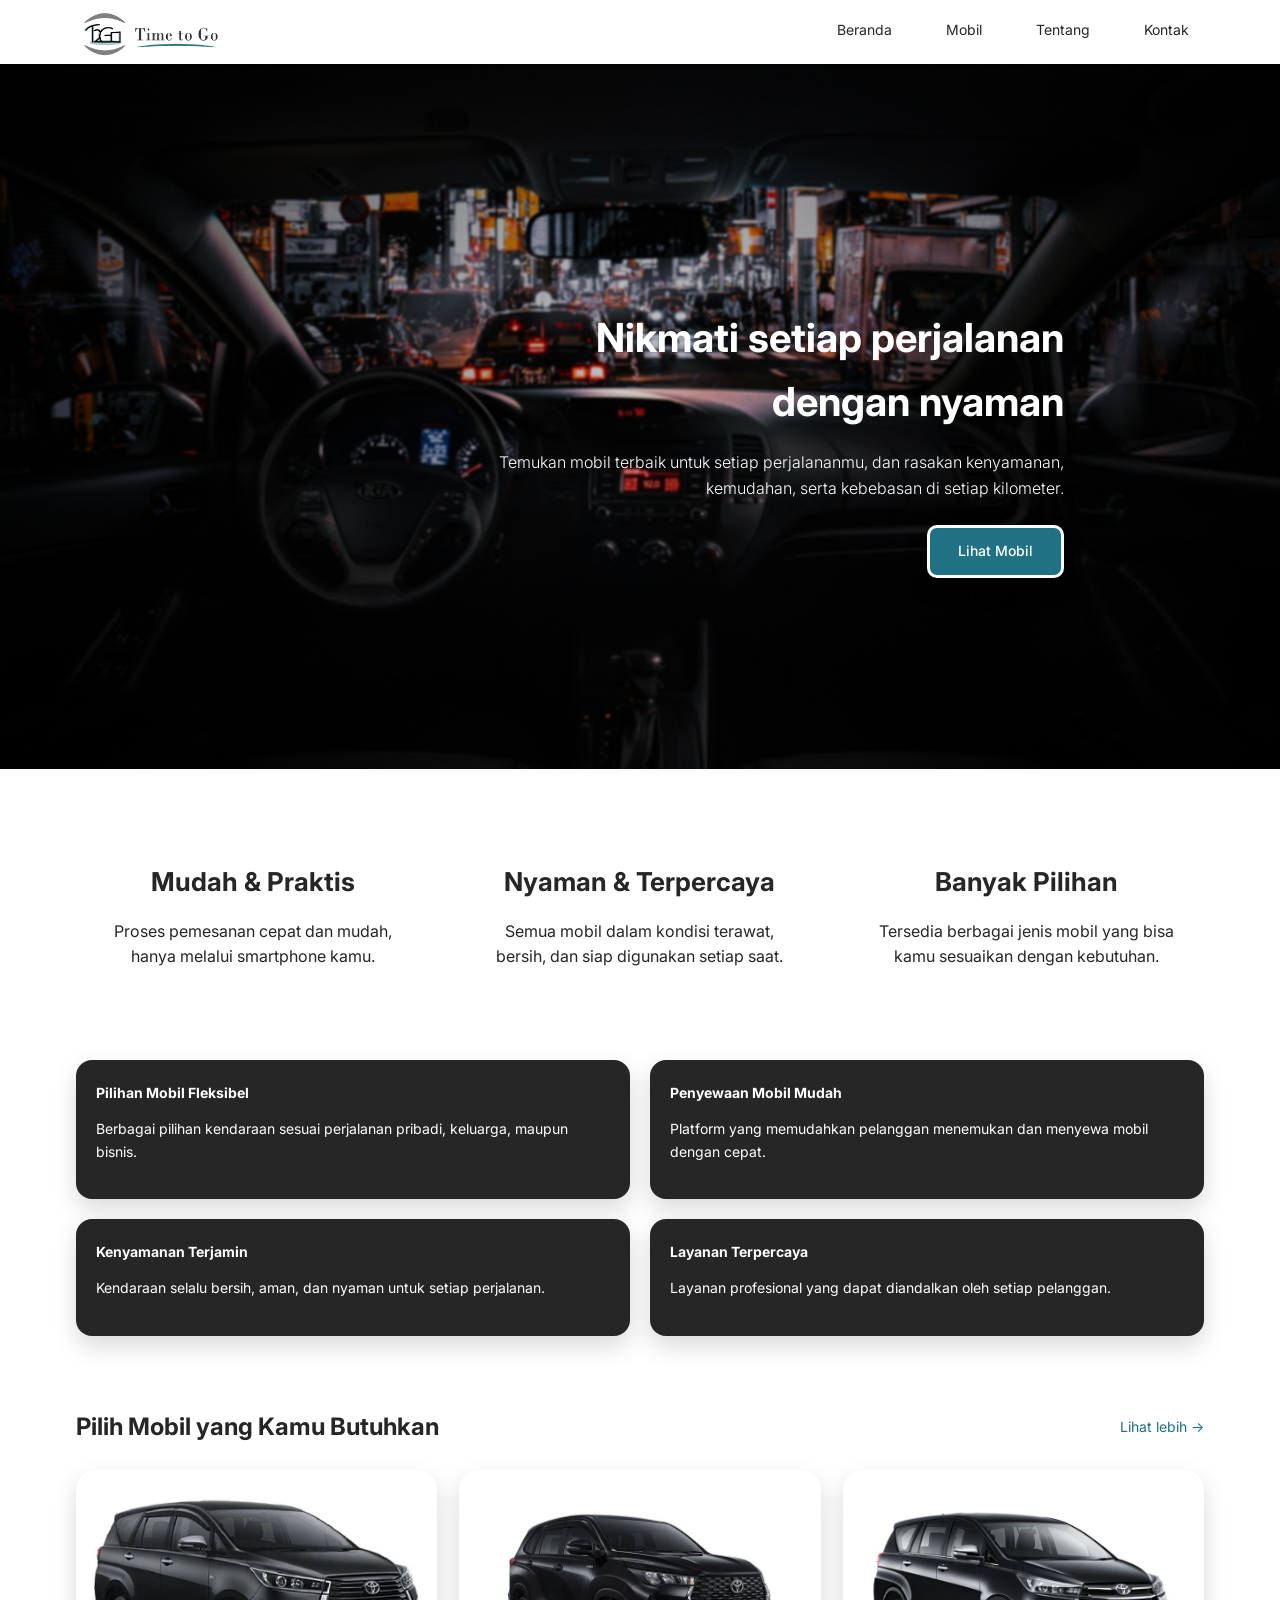
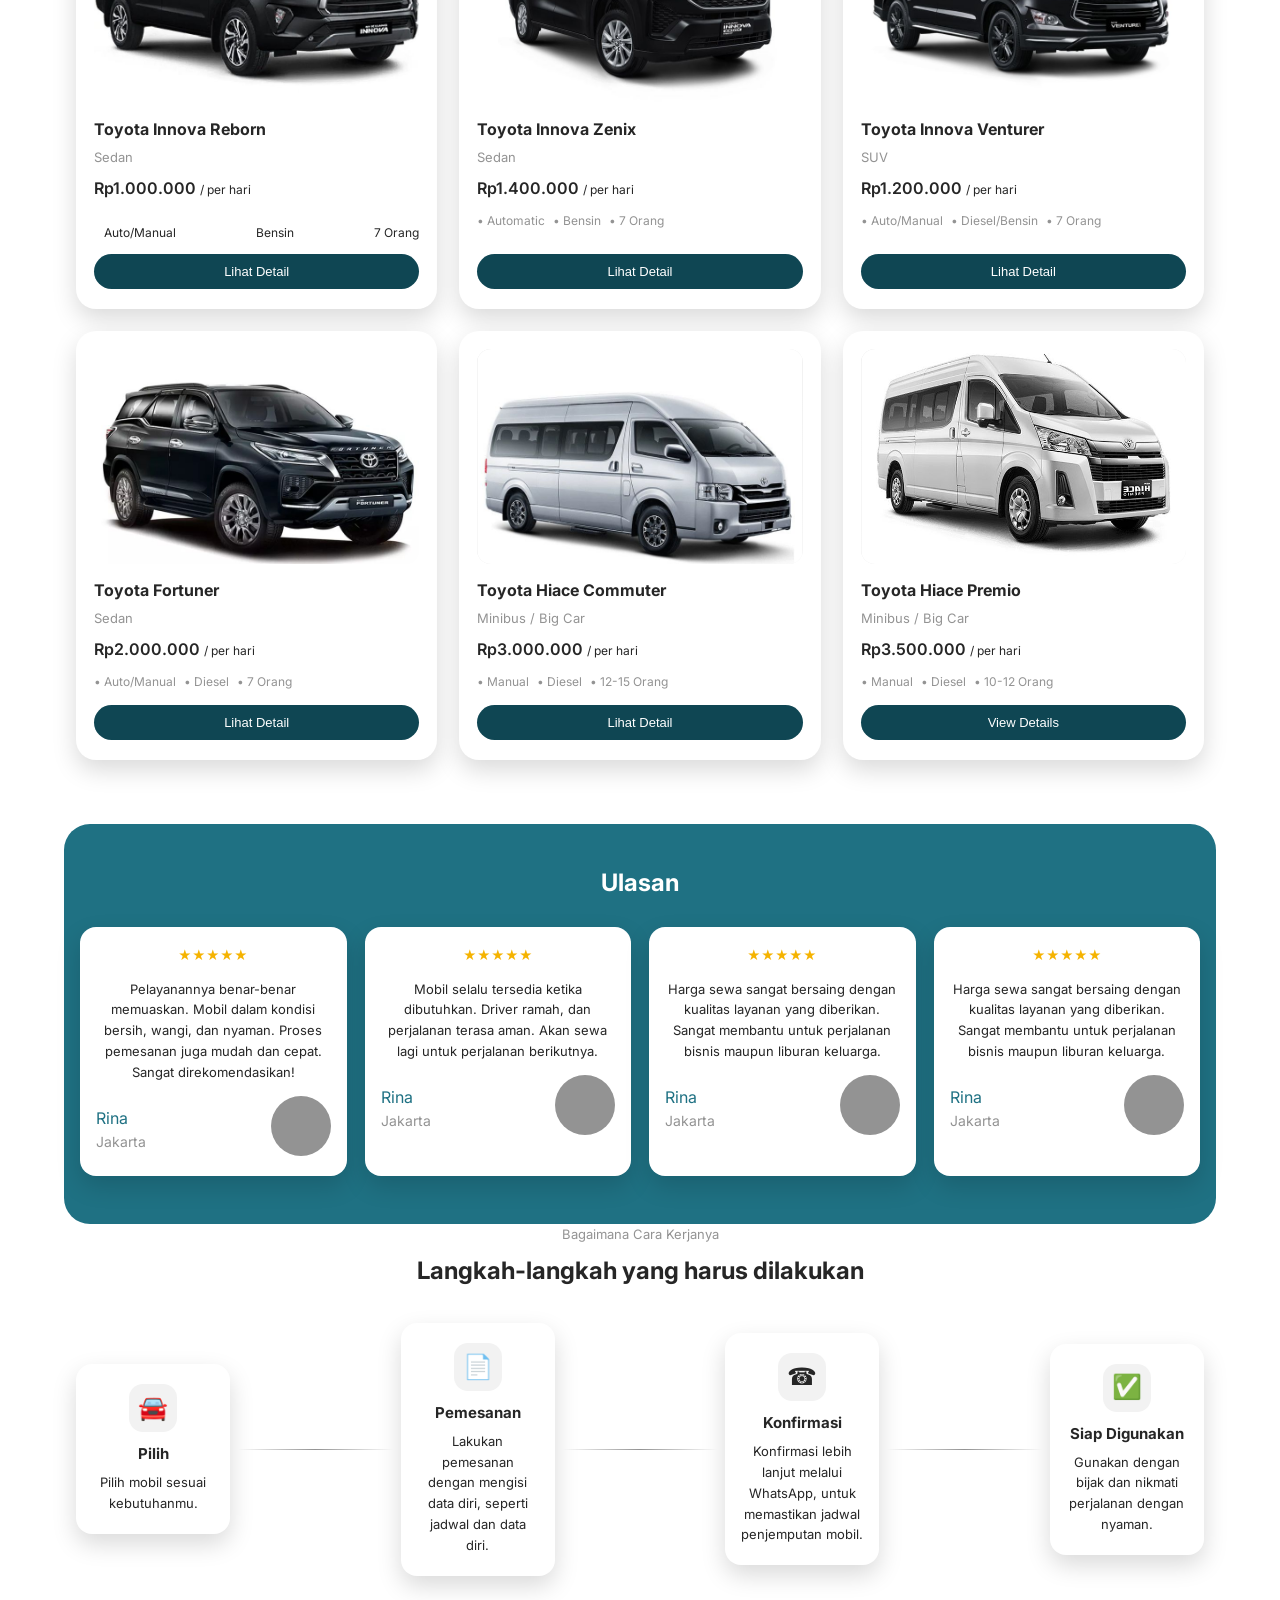
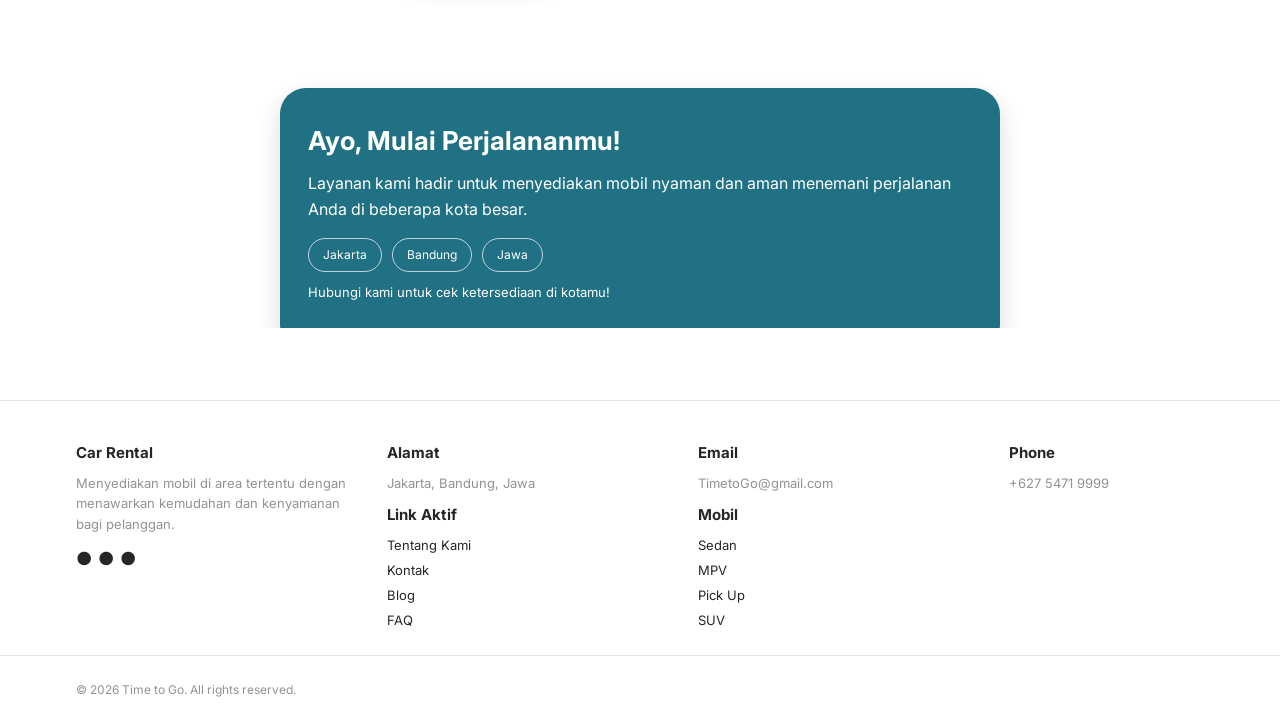
==== index.html @ 78052e6d "Merge pull request #2 from casperwein/update-car-list adjust car-card" ====
<!DOCTYPE html>
<html lang="id">
<head>
  <meta charset="UTF-8" />
  <meta name="viewport" content="width=device-width, initial-scale=1" />
  <title>Time to Go </title>

  <!-- Google Font -->
  <link rel="preconnect" href="https://fonts.googleapis.com">
  <link rel="preconnect" href="https://fonts.gstatic.com" crossorigin>
  <link href="https://fonts.googleapis.com/css2?family=Inter:ital,opsz,wght@0,14..32,100..900;1,14..32,100..900&display=swap" rel="stylesheet">
  <link rel='stylesheet' href='https://cdn-uicons.flaticon.com/uicons-regular-rounded/css/uicons-regular-rounded.css'>
  <!---css-->
  <link rel="stylesheet" href="style.css" />
</head>

<body>
<header class="site-header">
  <div class="container header-inner">
    <div class="logo">
      <img class="logo-text" src="assets/logo.png" alt="logo">
    </div>
    <nav class="main-nav">
      <a href="#">Beranda</a>
      <a href="#mobil">Mobil</a>
      <a href="#tentang">Tentang</a>
      <a href="#kontak">Kontak</a>
    </nav>
    <button class="nav-toggle" aria-label="Menu">
      <span></span><span></span><span></span>
    </button>
  </div>
</header>

<section class="homee">s
  <div class="homee-bg"></div>
  <div class="homee-overlay"></div>
  <div class="container homee-content">
    <h1>Nikmati setiap perjalanan dengan nyaman</h1>
    <p>
      Temukan mobil terbaik untuk setiap perjalananmu, dan rasakan kenyamanan,
      kemudahan, serta kebebasan di setiap kilometer.
    </p>
    <a href="#mobil" class="btn-primary">Lihat Mobil</a>
  </div>
</section>

<!-- Features icons -->
<section class="features container">
  <article class="feature-item">
    <div class="feature-icon">
      <i class="fi fi-rr-check-circle"></i>
    </div>
    <h3>Mudah &amp; Praktis</h3>
    <p>Proses pemesanan cepat dan mudah, hanya melalui smartphone kamu.</p>
  </article>
  <article class="feature-item">
    <div class="feature-icon">
      <i class="fi fi-rr-person-seat-reclined"></i>
    </div>
    <h3>Nyaman &amp; Terpercaya</h3>
    <p>Semua mobil dalam kondisi terawat, bersih, dan siap digunakan setiap saat.</p>
  </article>
  <article class="feature-item">
    <div class="feature-icon">
      <i class="fi fi-rr-car-alt"></i>
    </div>
    <h3>Banyak Pilihan</h3>
    <p>Tersedia berbagai jenis mobil yang bisa kamu sesuaikan dengan kebutuhan.</p>
  </article>
</section>

<!-- Secondary feature cards -->
<section class="feature-cards container">
  <div class="feature-card">
    <h4>Pilihan Mobil Fleksibel</h4>
    <p>Berbagai pilihan kendaraan sesuai perjalanan pribadi, keluarga, maupun bisnis.</p>
  </div>
  <div class="feature-card">
    <h4>Penyewaan Mobil Mudah</h4>
    <p>Platform yang memudahkan pelanggan menemukan dan menyewa mobil dengan cepat.</p>
  </div>
  <div class="feature-card">
    <h4>Kenyamanan Terjamin</h4>
    <p>Kendaraan selalu bersih, aman, dan nyaman untuk setiap perjalanan.</p>
  </div>
  <div class="feature-card">
    <h4>Layanan Terpercaya</h4>
    <p>Layanan profesional yang dapat diandalkan oleh setiap pelanggan.</p>
  </div>
</section>

<!-- Car list -->
<section class="car-section container" id="mobil">
  <div class="section-header">
    <h2>Pilih Mobil yang Kamu Butuhkan</h2>
    <a href="#" class="link-more">Lihat lebih &rarr;</a>
  </div>

  <div class="car-grid">
    <!-- Card 1 -->
    <article class="car-card">
      <div class="car-image placeholder">
        <img src="assets/reborn.jpg" alt="">
      </div>
      <h3>Toyota Innova Reborn</h3>
      <p class="car-type">Sedan</p>
      <p class="car-price">Rp1.000.000 <span>/ per hari</span></p>
      <div class="car-specs">
        <div class="car-details-spec">
          <i class="fi fi-rr-seat-airline"></i>
          <p>Auto/Manual</p>
        </div>
        <div class="car-details-spec">
          <i class="fi fi-rr-gas-pump"></i>
          <p>Bensin</p>
        </div>
        <div class="car-details-spec">
          <i class="fi fi-rr-seat-airline"></i>
          <p>7 Orang</p>
        </div>
      </div>
      <button class="btn-secondary">Lihat Detail</button>
    </article>

    <!-- Card 2 -->
    <article class="car-card">
      <div class="car-image placeholder">
         <img src="assets/zenix.jpg" alt="" style="height: 270px;width: 350px;">
      </div>
      <h3>Toyota Innova Zenix</h3>
      <p class="car-type">Sedan</p>
      <p class="car-price">Rp1.400.000 <span>/ per hari</span></p>
      <ul class="car-meta">
        <li>Automatic</li>
        <li>Bensin</li>
        <li>7 Orang</li>
      </ul>
      <button class="btn-secondary">Lihat Detail</button>
    </article>

    <!-- Card 3 -->
    <article class="car-card">
      <div class="car-image placeholder">
        <img src="assets/venture.jpg" alt="">
      </div>
      <h3>Toyota Innova Venturer</h3>
      <p class="car-type">SUV</p>
      <p class="car-price">Rp1.200.000 <span>/ per hari</span></p>
      <ul class="car-meta">
        <li>Auto/Manual</li>
        <li>Diesel/Bensin</li>
        <li>7 Orang</li>
      </ul>
      <button class="btn-secondary">Lihat Detail</button>
    </article>

    <!-- Card 4 -->
    <article class="car-card">
      <div class="car-image placeholder">
         <img src="./assets/car-fortuner.jpeg" alt="">
      </div>
      <h3>Toyota Fortuner</h3>
      <p class="car-type">Sedan</p>
      <p class="car-price">Rp2.000.000 <span>/ per hari</span></p>
      <ul class="car-meta">
        <li>Auto/Manual</li>
        <li>Diesel</li>
        <li>7 Orang</li>
      </ul>
      <button class="btn-secondary">Lihat Detail</button>
    </article>

    <!-- Card 5 -->
    <article class="car-card">
      <div class="car-image placeholder">
         <img src="assets/haice.jpg" alt="" style="transform:scalex(-1)">
      </div>
      <h3>Toyota Hiace Commuter</h3>
      <p class="car-type">Minibus / Big Car</p>
      <p class="car-price">Rp3.000.000 <span>/ per hari</span></p>
      <ul class="car-meta">
        <li>Manual</li>
        <li>Diesel</li>
        <li>12-15 Orang</li>
      </ul>
      <button class="btn-secondary">Lihat Detail</button>
    </article>

    <!-- Card 6 -->
    <article class="car-card">
      <div class="car-image placeholder">
         <img src="assets/premto.jpg" alt="" style="transform: scaleX(-1);height: 215px;width: 370px;">
      </div>
      <h3>Toyota Hiace Premio</h3>
      <p class="car-type">Minibus / Big Car</p>
      <p class="car-price">Rp3.500.000 <span>/ per hari</span></p>
      <ul class="car-meta">
        <li>Manual</li>
        <li>Diesel</li>
        <li>10-12 Orang</li>
      </ul>
      <button class="btn-secondary">View Details</button>
    </article>
  </div>
</section>

<!-- Testimonials -->
<section class="testimonials">
  <div class="container">
    <h2>Ulasan</h2>
    <div class="testimonial-row">
      <article class="testimonial-card">
        <div class="rating">★★★★★</div>
        <p class="testimonial-text">
          Pelayanannya benar-benar memuaskan. Mobil dalam kondisi bersih, wangi,
          dan nyaman. Proses pemesanan juga mudah dan cepat. Sangat direkomendasikan!
        </p>
        <div class="testimonial-author">
          <div>
            <span class="author-name">Rina</span>
            <span class="author-city">Jakarta</span>
          </div>
          <div class="profile-author">
            <div class="feature-icon author-icon">
              <i class="fi fi-rr-user"></i>
            </div>
          </div>
        </div>
      </article>

      <article class="testimonial-card">
        <div class="rating">★★★★★</div>
        <p class="testimonial-text">
          Mobil selalu tersedia ketika dibutuhkan. Driver ramah, dan perjalanan
          terasa aman. Akan sewa lagi untuk perjalanan berikutnya.
        </p>
        <div class="testimonial-author">
          <div>
            <span class="author-name">Rina</span>
            <span class="author-city">Jakarta</span>
          </div>
          <div class="profile-author">
            <div class="feature-icon author-icon">
              <i class="fi fi-rr-user"></i>
            </div>
          </div>
        </div>
      </article>

      <article class="testimonial-card">
        <div class="rating">★★★★★</div>
        <p class="testimonial-text">
          Harga sewa sangat bersaing dengan kualitas layanan yang diberikan.
          Sangat membantu untuk perjalanan bisnis maupun liburan keluarga.
        </p>
        <div class="testimonial-author">
          <div>
            <span class="author-name">Rina</span>
            <span class="author-city">Jakarta</span>
          </div>
          <div class="profile-author">
            <div class="feature-icon author-icon">
              <i class="fi fi-rr-user"></i>
            </div>
          </div>
        </div>
      </article>

      <article class="testimonial-card">
        <div class="rating">★★★★★</div>
        <p class="testimonial-text">
          Harga sewa sangat bersaing dengan kualitas layanan yang diberikan.
          Sangat membantu untuk perjalanan bisnis maupun liburan keluarga.
        </p>
        <div class="testimonial-author">
          <div>
            <span class="author-name">Rina</span>
            <span class="author-city">Jakarta</span>
          </div>
          <div class="profile-author">
            <div class="feature-icon author-icon">
              <i class="fi fi-rr-user"></i>
            </div>
          </div>
        </div>
      </article>
    </div>
  </div>
</section>

<!-- Steps -->
<section class="steps container" id="tentang">
  <p class="steps-subtitle">Bagaimana Cara Kerjanya</p>
  <h2>Langkah-langkah yang harus dilakukan</h2>

  <div class="steps-grid">
    <article class="step">
      <div class="step-icon">🚘</div>
      <h3>Pilih</h3>
      <p>Pilih mobil sesuai kebutuhanmu.</p>
    </article>

    <div class="step-line"></div>

    <article class="step">
      <div class="step-icon">📄</div>
      <h3>Pemesanan</h3>
      <p>Lakukan pemesanan dengan mengisi data diri, seperti jadwal dan data diri.</p>
    </article>

    <div class="step-line"></div>

    <article class="step">
      <div class="step-icon">☎</div>
      <h3>Konfirmasi</h3>
      <p>Konfirmasi lebih lanjut melalui WhatsApp, untuk memastikan jadwal penjemputan mobil.</p>
    </article>

    <div class="step-line"></div>

    <article class="step">
      <div class="step-icon">✅</div>
      <h3>Siap Digunakan</h3>
      <p>Gunakan dengan bijak dan nikmati perjalanan dengan nyaman.</p>
    </article>
  </div>
</section>

<!-- CTA banner -->
<section class="cta">
  <div class="hero-bg"></div>
  <div class="hero-overlay"></div>
  <div class="container cta-inner">
    <h2>Ayo, Mulai Perjalananmu!</h2>
    <p>
      Layanan kami hadir untuk menyediakan mobil nyaman dan aman menemani perjalanan
      Anda di beberapa kota besar.
    </p>
    <div class="cta-tags">
      <span class="tag">Jakarta</span>
      <span class="tag">Bandung</span>
      <span class="tag">Jawa</span>
    </div>
    <p class="cta-note">Hubungi kami untuk cek ketersediaan di kotamu!</p>
  </div>
</section>

<!-- Footer -->
<footer class="site-footer" id="kontak">
  <div class="container footer-grid">
    <div class="footer-col">
      <h4>Car Rental</h4>
      <p>
        Menyediakan mobil di area tertentu dengan menawarkan kemudahan dan
        kenyamanan bagi pelanggan.
      </p>
      <div class="footer-social">
        <span>●</span><span>●</span><span>●</span>
      </div>
    </div>

    <div class="footer-col">
      <h4>Alamat</h4>
      <p>Jakarta, Bandung, Jawa</p>

      <h4>Link Aktif</h4>
      <ul>
        <li><a href="#tentang">Tentang Kami</a></li>
        <li><a href="#kontak">Kontak</a></li>
        <li><a href="#">Blog</a></li>
        <li><a href="#">FAQ</a></li>
      </ul>
    </div>

    <div class="footer-col">
      <h4>Email</h4>
      <p>TimetoGo@gmail.com</p>

      <h4>Mobil</h4>
      <ul>
        <li><a href="#mobil">Sedan</a></li>
        <li><a href="#mobil">MPV</a></li>
        <li><a href="#mobil">Pick Up</a></li>
        <li><a href="#mobil">SUV</a></li>
      </ul>
    </div>

    <div class="footer-col">
      <h4>Phone</h4>
      <p>+627 5471 9999</p>
    </div>
  </div>

  <div class="footer-bottom">
    <div class="container">
      <p>&copy; 2026 Time to Go. All rights reserved.</p>
    </div>
  </div>
</footer>

<script>
  // simple mobile menu toggle
  const navToggle = document.querySelector('.nav-toggle');
  const nav = document.querySelector('.main-nav');

  navToggle.addEventListener('click', () => {
    nav.classList.toggle('is-open');
    navToggle.classList.toggle('is-open');
  });
</script>
</body>
</html>
---- style.css ----
/* Base Setup*/
:root {
  --dark: #262626;
  --white: #ffffff;
  --gray: #939393;
  --teal-dark: #0f4653;
  --teal: #1f7183;
  --shadow-soft: 0 10px 25px rgba(0, 0, 0, 0.15);
  --radius-lg: 18px;
}

*,
*::before,
*::after {
  box-sizing: border-box;
}

body {
  margin: 0;
  font-family: "Inter", sans-serif;
  color: var(--dark);
  background-color: var(--white);
  line-height: 1.6;
}

img {
  max-width: 100%;
  display: block;
}

a {
  color: inherit;
  text-decoration: none;
}

.container {
  width: 100%;
  max-width: 1160px;
  margin: 0 auto;
  padding: 0 16px;
}

/* Header */

.site-header {
  position: sticky;
  top: 0;
  z-index: 20;
  background-color: rgba(255, 255, 255, 0.96);
  box-shadow: 0 1px 4px rgba(0, 0, 0, 0.05);
}

.header-inner {
  display: flex;
  align-items: center;
  justify-content: space-between;
  height: 64px;
}

.logo {
  display: flex;
  align-items: center;
  gap: 10px;
}

.logo-mark {
  width: 40px;
  height: 40px;
  border-radius: 50%;
  border: 2px solid var(--dark);
  display: flex;
  align-items: center;
  justify-content: center;
  font-size: 14px;
  font-weight: 600;
}

.logo-text {
 width: 20%;
 padding-top: 20px;
}

.main-nav {
  display: flex;
  gap: 24px;
  font-size: 14px;
  /* padding-left: px; */
}

.main-nav a {
  position: relative;
  padding-bottom: 3px;
  padding-left: 15px;
  padding-right: 15px;
}

.main-nav a::after {
  content: "";
  position: absolute;
  left: 0;
  bottom: 0;
  width: 0;
  height: 2px;
  background-color: var(--teal);
  transition: width 0.2s ease;
}

.main-nav a:hover::after {
  width: 100%;
}

/* Mobile nav toggle */
.nav-toggle {
  display: none;
  background: none;
  border: 0;
  padding: 4px;
  cursor: pointer;
}

.nav-toggle span {
  display: block;
  width: 22px;
  height: 2px;
  background: var(--dark);
  margin: 4px 0;
  transition: transform 0.2s ease, opacity 0.2s ease;
}

.nav-toggle.is-open span:nth-child(1) {
  transform: translateY(6px) rotate(45deg);
}

.nav-toggle.is-open span:nth-child(2) {
  opacity: 0;
}

.nav-toggle.is-open span:nth-child(3) {
  transform: translateY(-6px) rotate(-45deg);
}

/* Beranda */

.homee {
  position: relative;
  height: 705px;
  color: var(--white);
  margin-bottom: 56px;
  overflow: hidden;
}

.homee-bg {
  position: absolute;
  inset: 0;
  background-image: url("./assets/beranda-bg.jpeg");
  background-size: cover;
  background-position: center;
  filter: blur(1px);
  transform: scale(1.03);
}

.homee-overlay {
  position: absolute;
  inset: 0;
  background: radial-gradient(circle at center, rgba(0, 0, 0, 0.15), rgba(0, 0, 0, 0.8));
}

.homee h1 {
  font-size: clamp(28px, 4vw, 40px);
  margin: 0 0 16px;
}

.homee-content {
  position: relative;
  height: 100%;
  display: flex;
  flex-direction: column;
  justify-content: center;
  align-items: end;
  max-width: 640px;
  text-align: right;
  margin-right: 200px;

}

.homee p {
  margin: 0 0 24px;
  font-weight: 300;
}

.btn-primary {
  display: inline-flex;
  align-items: center;
  justify-content: center;
  padding: 12px 28px;
  border-radius: 10px;
  border: none;
  background-color: var(--teal);
  color: var(--white);
  font-weight: 500;
  font-size: 14px;
  cursor: pointer;
  box-shadow: var(--shadow-soft);
  border-style: solid;
  border-color: var(--white);;
}

.btn-primary:hover {
  background-color: var(--teal-dark);
}

/* Features */

.features {
  display: grid;
  grid-template-columns: repeat(3, minmax(0, 1fr));
  gap: 32px;
  margin-bottom: 48px;
  /* padding-left: 10px;
  padding-right: 10px; */
}

.feature-item {
  background: #ffffff;
  border-radius: 20px;
  padding: 24px 24px 26px;
  text-align: center;
  /* box-shadow: var(--shadow-soft); */
}

.feature-icon {
  font-size: 40px;
  margin-bottom: 12px;
}

.feature-item h3 {
  margin: 0 0 8px;
  font-size: 26px;
}

/* Secondary feature cards */

.feature-cards {
  display: grid;
  grid-template-columns: repeat(2, minmax(0, 1fr));
  gap: 20px;
  margin-bottom: 72px;
}

.feature-card {
  background: var(--dark);
  color: var(--white);
  border-radius: 16px;
  padding: 22px 20px;
  box-shadow: var(--shadow-soft);
  font-size: 14px;
}

.feature-card h4 {
  margin: 0 0 10px;
}

/* Car section */

.car-section {
  margin-bottom: 64px;
}

.section-header {
  display: flex;
  align-items: center;
  justify-content: space-between;
  gap: 16px;
  margin-bottom: 24px;
}

.section-header h2 {
  margin: 0;
  font-size: 24px;
}

.link-more {
  font-size: 14px;
  color: var(--teal);
}

.car-grid {
  display: grid;
  grid-template-columns: repeat(3, minmax(0, 1fr));
  gap: 22px;
}

.car-card {
  background: #ffffff;
  border-radius: 20px;
  padding: 18px 18px 20px;
  box-shadow: var(--shadow-soft);
  display: flex;
  flex-direction: column;
}

.car-image.placeholder {
  background: linear-gradient(135deg, #e1e1e1, #f3f3f3);
  border-radius: 14px;
  height: 215px;
  margin-bottom: 14px;
  overflow: hidden;
  display: flex; 
  align-items: center;
  justify-content: center;           
}

.car-card h3 {
  margin: 0 0 4px;
  font-size: 16px;
}

.car-type {
  margin: 0 0 8px;
  font-size: 13px;
  color: var(--gray);
}

.car-price {
  margin: 0 0 10px;
  font-weight: 600;
}

.car-price span {
  font-weight: 400;
  font-size: 12px;
}

.car-specs {
  display: flex;
  justify-content: space-between;
}

.car-details-spec {
  display: flex;
  justify-content: space-between;
  align-items: center;
  font-size: 12px;
}

.car-details-spec i {
  color: var(--teal);
}

.car-details-spec p {
  margin-left: 10px;
}

.car-meta {
  list-style: none;
  padding: 0;
  margin: 0 0 14px;
  display: flex;
  flex-wrap: wrap;
  gap: 8px;
  font-size: 12px;
  color: var(--gray);
}

.car-meta li::before {
  content: "• ";
}

.btn-secondary {
  margin-top: auto;
  align-self: stretch;
  border-radius: 999px;
  border: none;
  padding: 10px 16px;
  font-size: 13px;
  font-weight: 500;
  cursor: pointer;
  background-color: var(--teal-dark);
  color: var(--white);
}

.button

.btn-secondary:hover {
  background-color: var(--teal);
}

/* Testimonials */

.testimonials {
  background-color: var(--teal);
  color: var(--white);
  padding: 40px 0 48px;
  border-radius: 26px;
  margin-bottom: 60px;
  width: 90%;
  margin: auto;
  
}

.testimonials h2 {
  text-align: center;
  margin: 0 0 24px;
}

.testimonial-row {
  display: grid;
  grid-template-columns: repeat(4, minmax(0, 1fr));
  gap: 18px;
}

.testimonial-card {
  background-color: #ffffff;
  color: var(--dark);
  border-radius: 16px;
  padding: 18px 16px 20px;
  box-shadow: var(--shadow-soft);
  font-size: 13px;
}

.testimonial-card p {
  text-align: center;
}

.rating {
  color: #f5b300;
  margin-bottom: 8px;
  text-align: center;
}

.testimonial-author {
  
  display: flex;
  justify-content: space-between;
  align-content: end;
}

.author-name {
  margin-top: 10px;
  display: flex;
  font-size: 16px;
  color: var(--teal);
}

.author-city {
  display: flex;
  font-size: 14px;
  color: var(--gray);
}

.profile-author {
  border-radius: 999px;
  align-items: end;
  width: 60px;
  height: 60px;
  background-color: var(--gray);
  align-items: end;
}

.author-icon {
  text-align: center;
  justify-content: center;
}

/* Steps */

.steps {
  margin-bottom: 72px;
  text-align: center;
}

.steps-subtitle {
  margin: 0 0 8px;
  font-size: 13px;
  color: var(--gray);
}

.steps h2 {
  margin: 0 0 32px;
  font-size: 24px;
}

.steps-grid {
  display: grid;
  grid-template-columns: repeat(7, minmax(0, 1fr));
  align-items: center;
  gap: 8px;
}

.step {
  background: #ffffff;
  border-radius: 16px;
  padding: 20px 16px;
  box-shadow: var(--shadow-soft);
}

.step-icon {
  width: 48px;
  height: 48px;
  border-radius: 14px;
  background-color: #f2f2f2;
  display: flex;
  align-items: center;
  justify-content: center;
  margin: 0 auto 10px;
  font-size: 24px;
}

.step h3 {
  margin: 0 0 6px;
  font-size: 15px;
}

.step p {
  margin: 0;
  font-size: 13px;
}

.step-line {
  height: 1px;
  background: linear-gradient(to right, transparent, var(--gray), transparent);
}

/* CTA */

.cta {
  position: relative;
  height: 280px;
  margin-bottom: 72px;
  overflow: hidden;
}

.cta .homee-bg {
  background-image: url("https://images.pexels.com/photos/2449452/pexels-photo-2449452.jpeg?auto=compress&cs=tinysrgb&w=1600");
}

.cta-inner {
  position: relative;
  background: var(--teal);
  border-radius: 26px;
  padding: 32px 28px;
  max-width: 720px;
  margin-top: 40px;
  color: var(--white);
  box-shadow: var(--shadow-soft);
}

.cta-inner h2 {
  margin: 0 0 10px;
  font-size: 26px;
}

.cta-inner p {
  margin: 0 0 16px;
}

.cta-tags {
  display: flex;
  flex-wrap: wrap;
  gap: 10px;
  margin-bottom: 10px;
}

.tag {
  padding: 6px 14px;
  border-radius: 999px;
  border: 1px solid rgba(255, 255, 255, 0.7);
  font-size: 12px;
}

.cta-note {
  font-size: 13px;
}

/* Footer */

.site-footer {
  background: #ffffff;
  padding-top: 40px;
  border-top: 1px solid #e5e5e5;
}

.footer-grid {
  display: grid;
  grid-template-columns: 2fr 2fr 2fr 1.4fr;
  gap: 32px;
  padding-bottom: 24px;
}

.footer-col h4 {
  margin: 0 0 8px;
  font-size: 15px;
}

.footer-col p {
  margin: 0 0 10px;
  font-size: 13px;
  color: var(--gray);
}

.footer-col ul {
  list-style: none;
  padding: 0;
  margin: 0;
  font-size: 13px;
}

.footer-col li + li {
  margin-top: 4px;
}

.footer-col a {
  color: var(--dark);
}

.footer-col a:hover {
  color: var(--teal);
}

.footer-social span {
  font-size: 18px;
  margin-right: 6px;
  color: var(--dark);
}

.footer-bottom {
  border-top: 1px solid #e5e5e5;
  padding: 12px 0;
  font-size: 12px;
  color: var(--gray);
}

/* Responsive */

@media (max-width: 960px) {
  .features {
    grid-template-columns: 1fr 1fr;
  }

  .feature-cards {
    grid-template-columns: 1fr 1fr;
  }

  .car-grid {
    grid-template-columns: repeat(2, minmax(0, 1fr));
  }

  .testimonial-row {
    grid-template-columns: repeat(2, minmax(0, 1fr));
  }

  .steps-grid {
    grid-template-columns: 1fr;
    row-gap: 18px;
  }

  .step-line {
    display: none;
  }

  .footer-grid {
    grid-template-columns: repeat(2, minmax(0, 1fr));
  }

  .cta-inner {
    margin-top: 24px;
  }
}

@media (max-width: 720px) {
  .header-inner {
    height: 56px;
  }

  .main-nav {
    position: absolute;
    inset-inline: 0;
    top: 56px;
    background: #ffffff;
    flex-direction: column;
    padding: 10px 16px 14px;
    border-bottom: 1px solid #e5e5e5;
    transform: translateY(-110%);
    opacity: 0;
    pointer-events: none;
    transition: transform 0.2s ease, opacity 0.2s ease;
  }

  .main-nav.is-open {
    transform: translateY(0);
    opacity: 1;
    pointer-events: auto;
  }

  .nav-toggle {
    display: block;
  }

  .homee {
    height: 360px;
  }

  .features {
    grid-template-columns: 1fr;
  }

  .feature-cards {
    grid-template-columns: 1fr;
  }

  .car-grid {
    grid-template-columns: 1fr;
  }

  .testimonial-row {
    grid-template-columns: 1fr;
  }

  .footer-grid {
    grid-template-columns: 1fr;
  }

  .cta {
    height: auto;
    padding: 32px 0 40px;
  }

  .cta-inner {
    margin-top: 0;
  }

  .feature-item {
    box-shadow: var(--shadow-soft);
  }
}
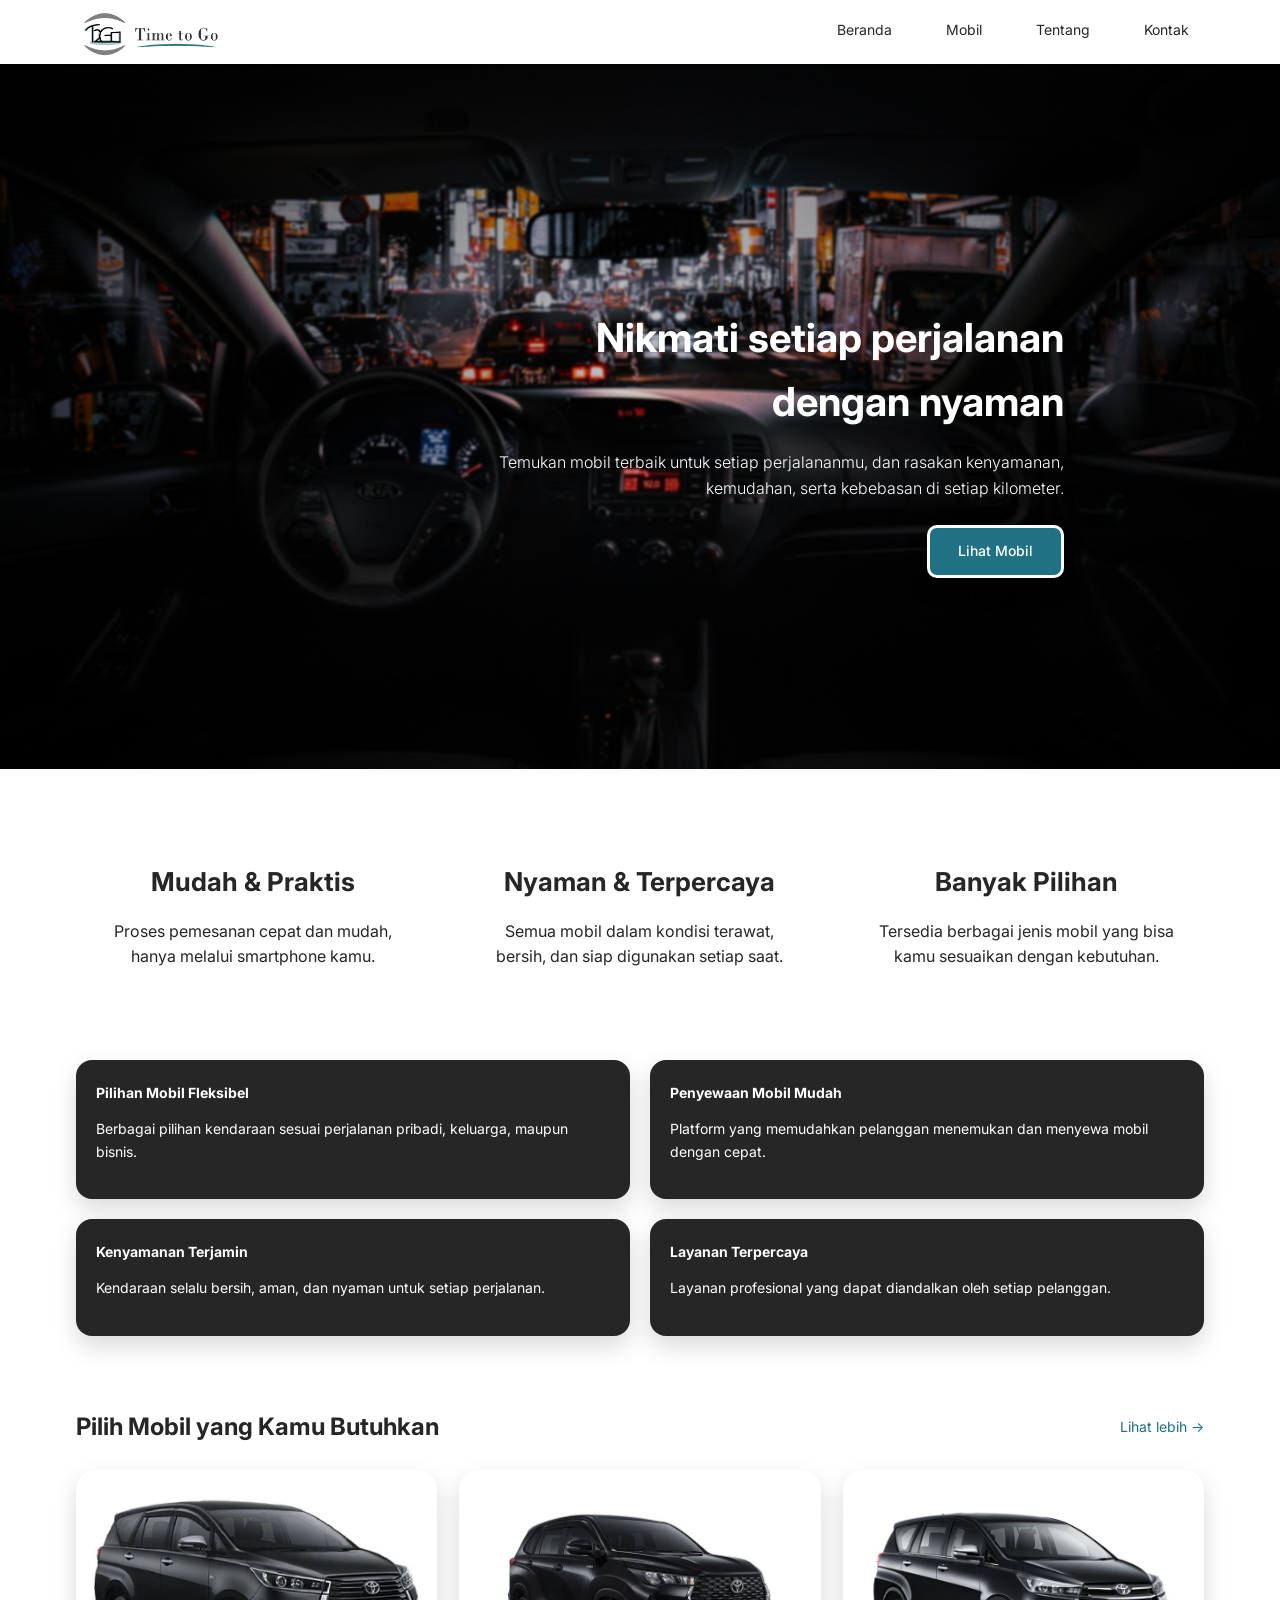
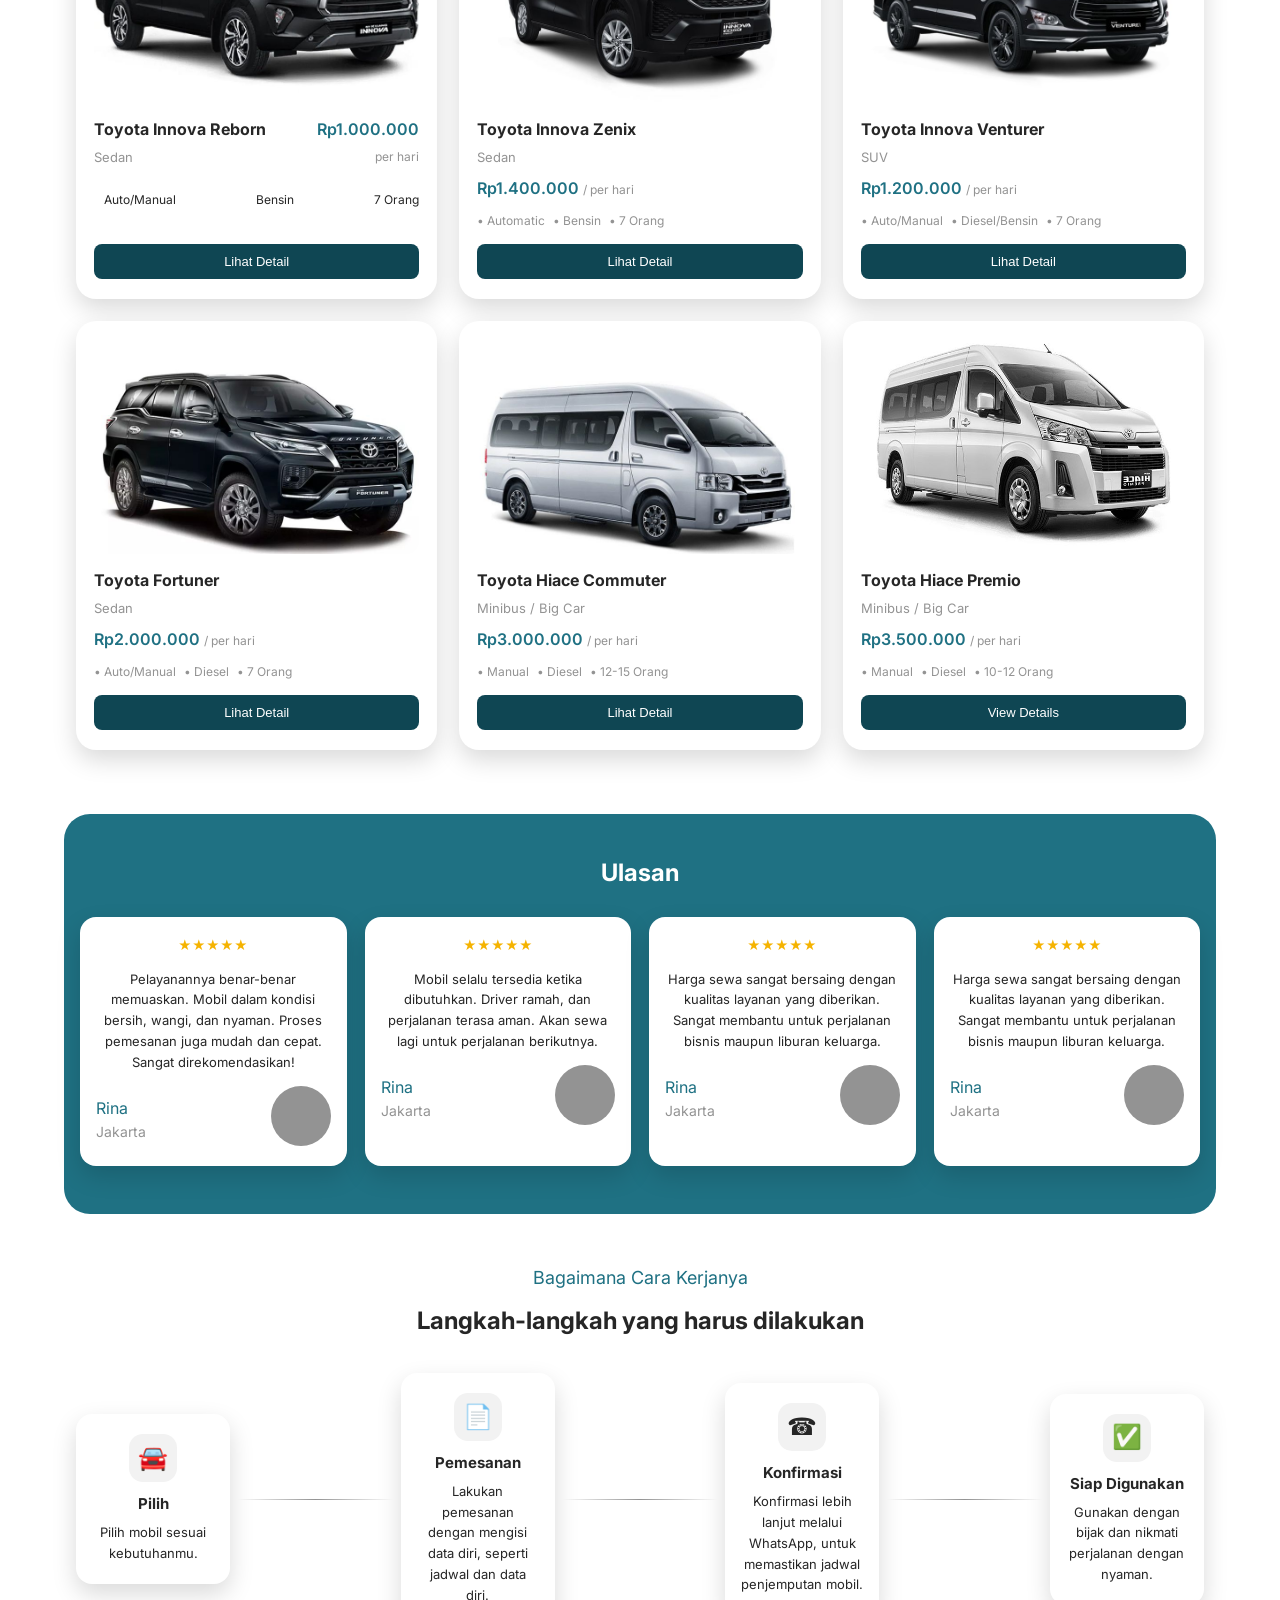
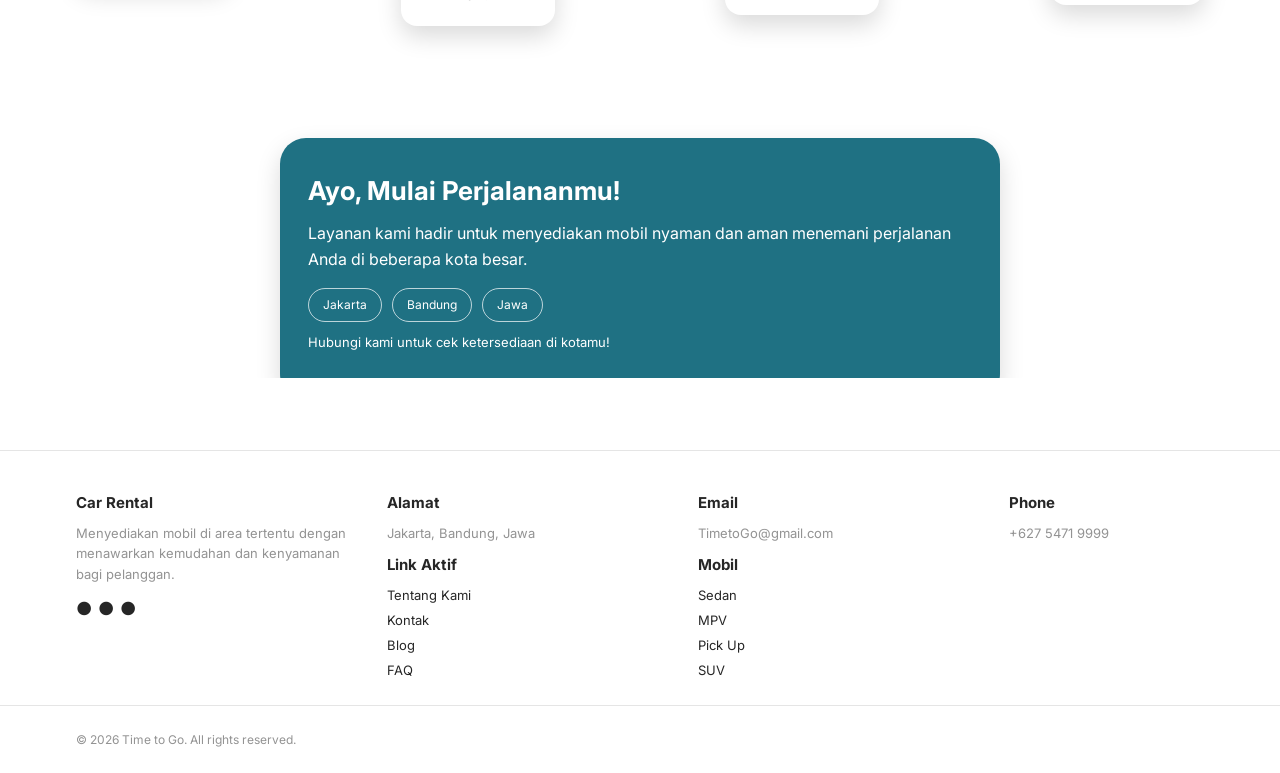
==== commit c1babc75: "adjust car components" ====
--- a/index.html
+++ b/index.html
@@ -103,9 +103,15 @@
       <div class="car-image placeholder">
         <img src="assets/reborn.jpg" alt="">
       </div>
-      <h3>Toyota Innova Reborn</h3>
-      <p class="car-type">Sedan</p>
-      <p class="car-price">Rp1.000.000 <span>/ per hari</span></p>
+      <div class="type-price">
+        <div class="type">
+          <h3>Toyota Innova Reborn</h3>
+          <p class="car-type">Sedan</p>
+        </div>
+        <div class="price">
+          <p class="car-price">Rp1.000.000 <span><br>per hari</span></p>
+        </div>
+      </div>
       <div class="car-specs">
         <div class="car-details-spec">
           <i class="fi fi-rr-seat-airline"></i>
--- a/style.css
+++ b/style.css
@@ -300,7 +300,7 @@
 }
 
 .car-image.placeholder {
-  background: linear-gradient(135deg, #e1e1e1, #f3f3f3);
+  background: linear-gradient(135deg, --white, #f3f3f3);
   border-radius: 14px;
   height: 215px;
   margin-bottom: 14px;
@@ -310,6 +310,23 @@
   justify-content: center;           
 }
 
+.type-price {
+  display: flex;
+  justify-content: space-between;
+  word-wrap: normal;
+  /* align-items: center; */
+}
+
+.price {
+  text-align: right;
+  /* align-items: center; */
+}
+
+.daily-price {
+  font-size: 12px;
+  /* color: var(--gray); */
+}
+
 .car-card h3 {
   margin: 0 0 4px;
   font-size: 16px;
@@ -324,11 +341,13 @@
 .car-price {
   margin: 0 0 10px;
   font-weight: 600;
+  color: var(--teal);
 }
 
 .car-price span {
   font-weight: 400;
   font-size: 12px;
+  color: var(--gray);
 }
 
 .car-specs {
@@ -369,7 +388,7 @@
 .btn-secondary {
   margin-top: auto;
   align-self: stretch;
-  border-radius: 999px;
+  border-radius: 8px;
   border: none;
   padding: 10px 16px;
   font-size: 13px;
@@ -378,8 +397,6 @@
   background-color: var(--teal-dark);
   color: var(--white);
 }
-
-.button
 
 .btn-secondary:hover {
   background-color: var(--teal);
@@ -395,7 +412,6 @@
   margin-bottom: 60px;
   width: 90%;
   margin: auto;
-  
 }
 
 .testimonials h2 {
@@ -470,9 +486,11 @@
 }
 
 .steps-subtitle {
-  margin: 0 0 8px;
+  margin: 50px 0 10px;
   font-size: 13px;
   color: var(--gray);
+  font-size: 18px;
+  color: var(--teal);
 }
 
 .steps h2 {
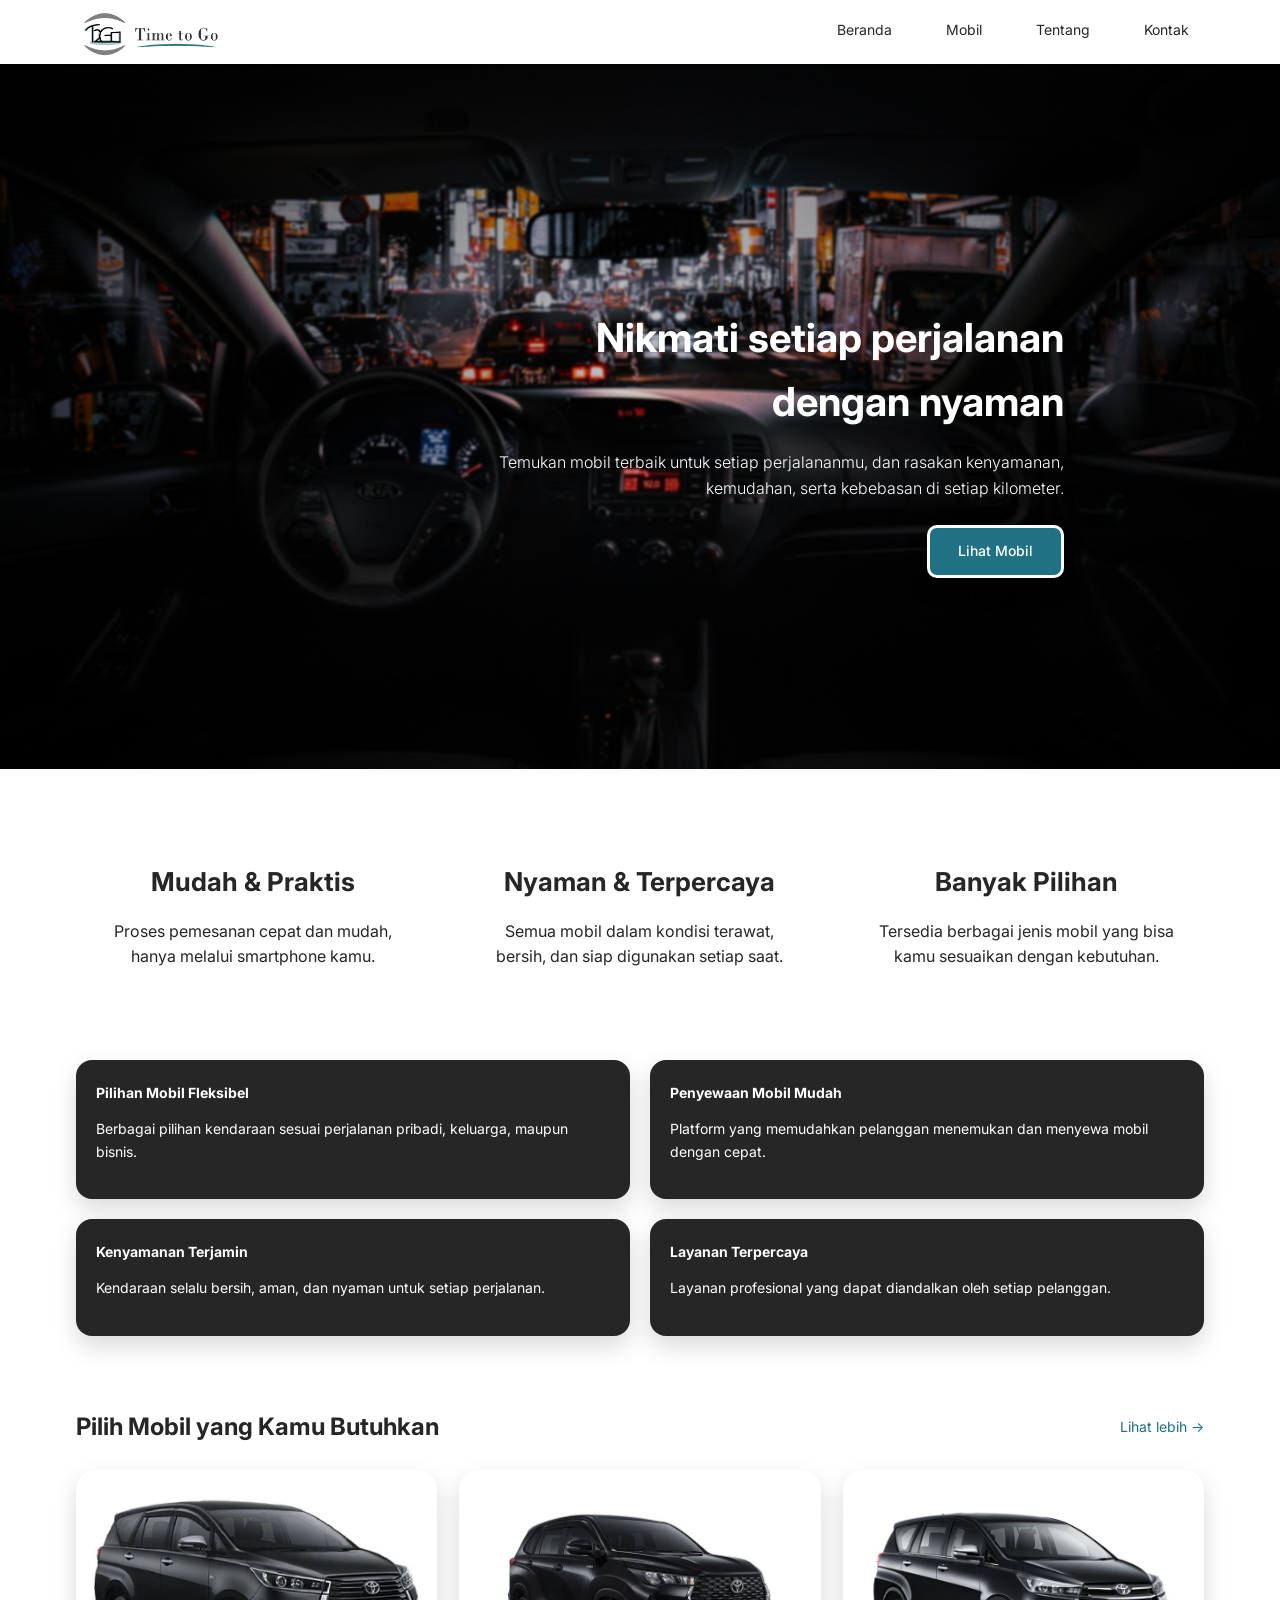
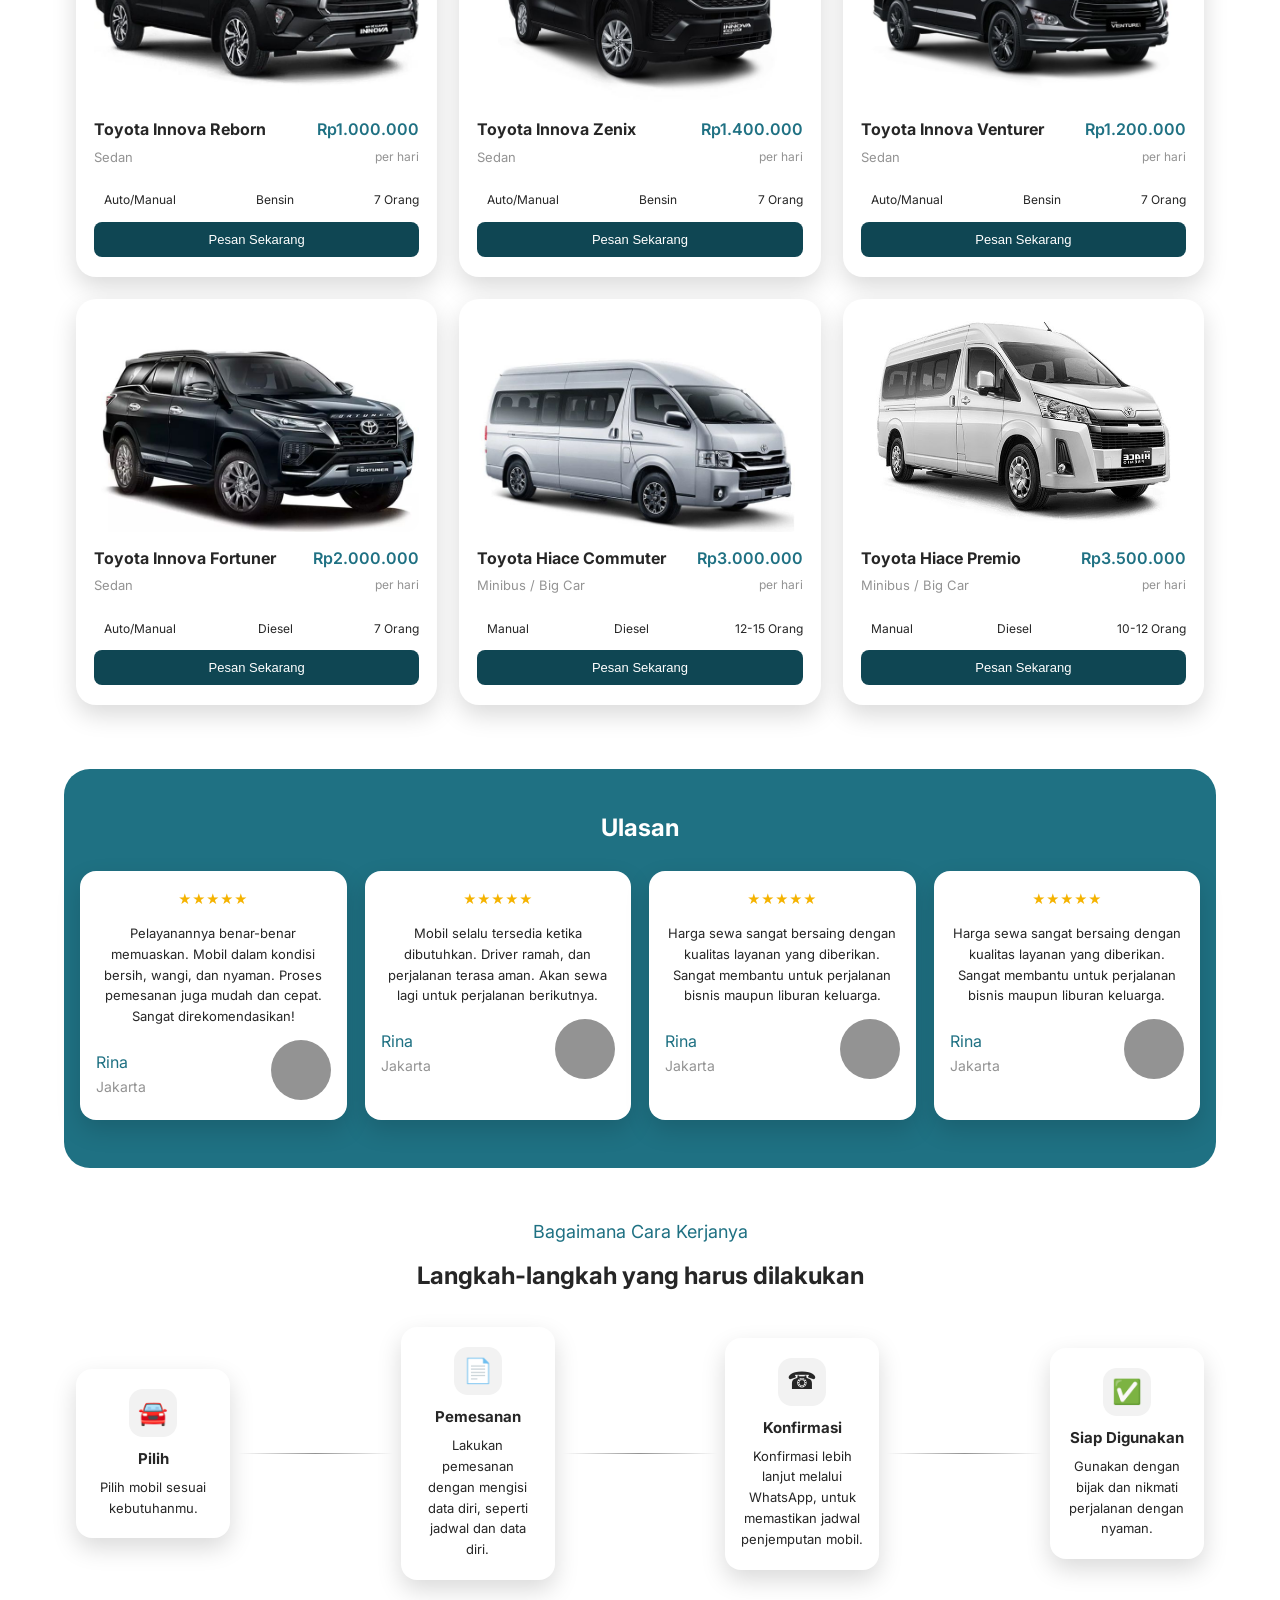
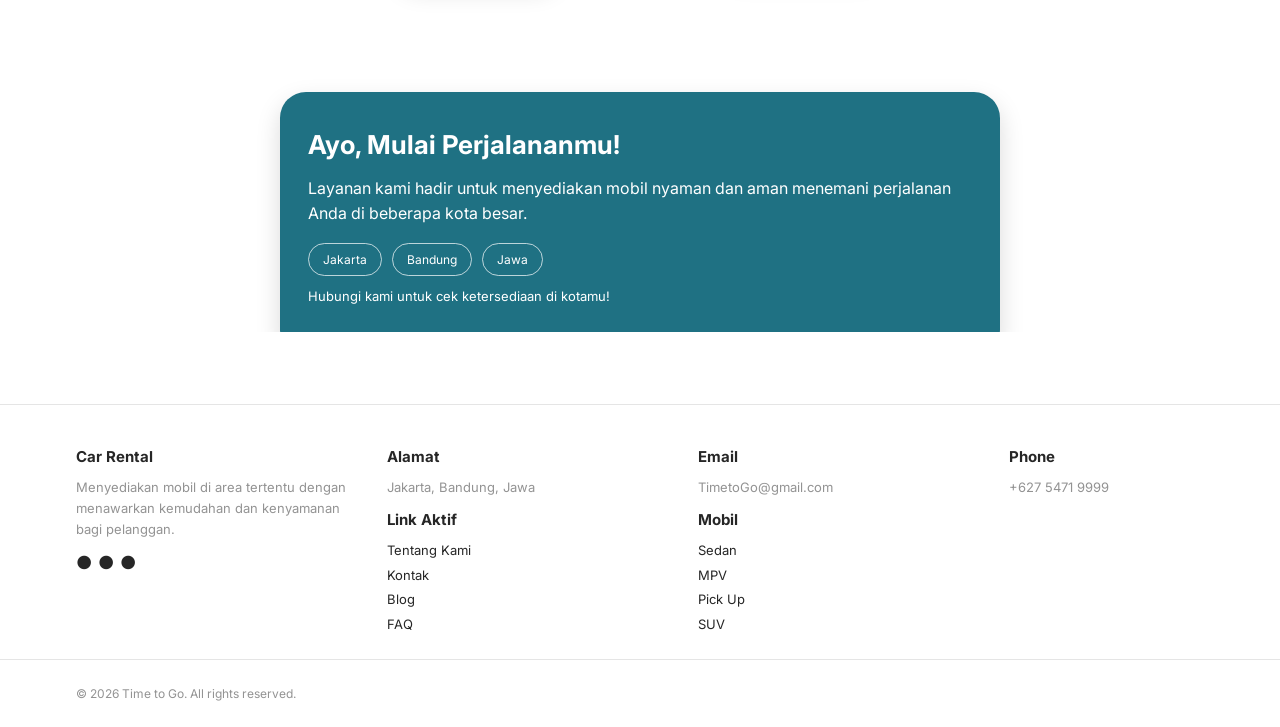
==== commit ed88486c: "complated-listcard" ====
--- a/index.html
+++ b/index.html
@@ -112,6 +112,7 @@
           <p class="car-price">Rp1.000.000 <span><br>per hari</span></p>
         </div>
       </div>
+
       <div class="car-specs">
         <div class="car-details-spec">
           <i class="fi fi-rr-seat-airline"></i>
@@ -126,7 +127,7 @@
           <p>7 Orang</p>
         </div>
       </div>
-      <button class="btn-secondary">Lihat Detail</button>
+      <button class="btn-secondary">Pesan Sekarang</button>
     </article>
 
     <!-- Card 2 -->
@@ -134,79 +135,160 @@
       <div class="car-image placeholder">
          <img src="assets/zenix.jpg" alt="" style="height: 270px;width: 350px;">
       </div>
-      <h3>Toyota Innova Zenix</h3>
-      <p class="car-type">Sedan</p>
-      <p class="car-price">Rp1.400.000 <span>/ per hari</span></p>
-      <ul class="car-meta">
-        <li>Automatic</li>
-        <li>Bensin</li>
-        <li>7 Orang</li>
-      </ul>
-      <button class="btn-secondary">Lihat Detail</button>
-    </article>
+      <div class="type-price">
+        <div class="type">
+          <h3>Toyota Innova Zenix</h3>
+          <p class="car-type">Sedan</p>
+        </div>
+        <div class="price">
+          <p class="car-price">Rp1.400.000  <span><br>per hari</span></p>
+        </div>
+      </div>
+
+       <div class="car-specs">
+        <div class="car-details-spec">
+          <i class="fi fi-rr-seat-airline"></i>
+          <p>Auto/Manual</p>
+        </div>
+        <div class="car-details-spec">
+          <i class="fi fi-rr-gas-pump"></i>
+          <p>Bensin</p>
+        </div>
+        <div class="car-details-spec">
+          <i class="fi fi-rr-seat-airline"></i>
+          <p>7 Orang</p>
+        </div>
+      </div>
+      <button class="btn-secondary">Pesan Sekarang</button>
+    </article>
+
 
     <!-- Card 3 -->
     <article class="car-card">
       <div class="car-image placeholder">
         <img src="assets/venture.jpg" alt="">
       </div>
-      <h3>Toyota Innova Venturer</h3>
-      <p class="car-type">SUV</p>
-      <p class="car-price">Rp1.200.000 <span>/ per hari</span></p>
-      <ul class="car-meta">
-        <li>Auto/Manual</li>
-        <li>Diesel/Bensin</li>
-        <li>7 Orang</li>
-      </ul>
-      <button class="btn-secondary">Lihat Detail</button>
-    </article>
+      <div class="type-price">
+        <div class="type">
+          <h3>Toyota Innova Venturer</h3>
+          <p class="car-type">Sedan</p>
+        </div>
+        <div class="price">
+          <p class="car-price">Rp1.200.000  <span><br>per hari</span></p>
+        </div>
+      </div>
+      
+      <div class="car-specs">
+        <div class="car-details-spec">
+          <i class="fi fi-rr-seat-airline"></i>
+          <p>Auto/Manual</p>
+        </div>
+        <div class="car-details-spec">
+          <i class="fi fi-rr-gas-pump"></i>
+          <p>Bensin</p>
+        </div>
+        <div class="car-details-spec">
+          <i class="fi fi-rr-seat-airline"></i>
+          <p>7 Orang</p>
+        </div>
+      </div>
+      <button class="btn-secondary">Pesan Sekarang</button>
+    </article>
+
 
     <!-- Card 4 -->
     <article class="car-card">
       <div class="car-image placeholder">
          <img src="./assets/car-fortuner.jpeg" alt="">
       </div>
-      <h3>Toyota Fortuner</h3>
-      <p class="car-type">Sedan</p>
-      <p class="car-price">Rp2.000.000 <span>/ per hari</span></p>
-      <ul class="car-meta">
-        <li>Auto/Manual</li>
-        <li>Diesel</li>
-        <li>7 Orang</li>
-      </ul>
-      <button class="btn-secondary">Lihat Detail</button>
-    </article>
+         <div class="type-price">
+        <div class="type">
+          <h3>Toyota Innova Fortuner</h3>
+          <p class="car-type">Sedan</p>
+        </div>
+        <div class="price">
+          <p class="car-price">Rp2.000.000  <span><br>per hari</span></p>
+        </div>
+      </div>
+     
+     <div class="car-specs">
+        <div class="car-details-spec">
+          <i class="fi fi-rr-seat-airline"></i>
+          <p>Auto/Manual</p>
+        </div>
+        <div class="car-details-spec">
+          <i class="fi fi-rr-gas-pump"></i>
+          <p>Diesel</p>
+        </div>
+        <div class="car-details-spec">
+          <i class="fi fi-rr-seat-airline"></i>
+          <p>7 Orang</p>
+        </div>
+      </div>
+      <button class="btn-secondary">Pesan Sekarang</button>
+    </article>
+
 
     <!-- Card 5 -->
     <article class="car-card">
       <div class="car-image placeholder">
-         <img src="assets/haice.jpg" alt="" style="transform:scalex(-1)">
-      </div>
-      <h3>Toyota Hiace Commuter</h3>
-      <p class="car-type">Minibus / Big Car</p>
-      <p class="car-price">Rp3.000.000 <span>/ per hari</span></p>
-      <ul class="car-meta">
-        <li>Manual</li>
-        <li>Diesel</li>
-        <li>12-15 Orang</li>
-      </ul>
-      <button class="btn-secondary">Lihat Detail</button>
+         <img src="assets/haice.jpg" alt="" class="miror">
+      </div>
+      <div class="type-price">
+        <div class="type">
+          <h3>Toyota Hiace Commuter</h3>
+          <p class="car-type">Minibus / Big Car</p>
+        </div>
+        <div class="price">
+          <p class="car-price">Rp3.000.000  <span><br>per hari</span></p>
+        </div>
+      </div>
+      <div class="car-specs">
+        <div class="car-details-spec">
+          <i class="fi fi-rr-seat-airline"></i>
+          <p>Manual</p>
+        </div>
+        <div class="car-details-spec">
+          <i class="fi fi-rr-gas-pump"></i>
+          <p>Diesel</p>
+        </div>
+        <div class="car-details-spec">
+          <i class="fi fi-rr-seat-airline"></i>
+          <p>12-15 Orang</p>
+        </div>
+      </div>
+      <button class="btn-secondary">Pesan Sekarang</button>
     </article>
 
     <!-- Card 6 -->
     <article class="car-card">
       <div class="car-image placeholder">
-         <img src="assets/premto.jpg" alt="" style="transform: scaleX(-1);height: 215px;width: 370px;">
-      </div>
-      <h3>Toyota Hiace Premio</h3>
-      <p class="car-type">Minibus / Big Car</p>
-      <p class="car-price">Rp3.500.000 <span>/ per hari</span></p>
-      <ul class="car-meta">
-        <li>Manual</li>
-        <li>Diesel</li>
-        <li>10-12 Orang</li>
-      </ul>
-      <button class="btn-secondary">View Details</button>
+         <img src="assets/premto.jpg" alt="" class="car-6">
+      </div>
+      <div class="type-price">
+        <div class="type">
+          <h3>Toyota Hiace Premio</h3>
+          <p class="car-type">Minibus / Big Car</p>
+        </div>
+        <div class="price">
+          <p class="car-price">Rp3.500.000  <span><br>per hari</span></p>
+        </div>
+      </div>
+      <div class="car-specs">
+        <div class="car-details-spec">
+          <i class="fi fi-rr-seat-airline"></i>
+          <p>Manual</p>
+        </div>
+        <div class="car-details-spec">
+          <i class="fi fi-rr-gas-pump"></i>
+          <p>Diesel</p>
+        </div>
+        <div class="car-details-spec">
+          <i class="fi fi-rr-seat-airline"></i>
+          <p>10-12 Orang</p>
+        </div>
+      </div>
+      <button class="btn-secondary">Pesan Sekarang</button>
     </article>
   </div>
 </section>
--- a/style.css
+++ b/style.css
@@ -74,7 +74,7 @@
   font-size: 14px;
   font-weight: 600;
 }
-
+ 
 .logo-text {
  width: 20%;
  padding-top: 20px;
@@ -332,6 +332,15 @@
   font-size: 16px;
 }
 
+.miror {
+  transform:scalex(-1)
+}
+
+.car-6{
+  transform: scaleX(-1);
+  height: 215px;
+  width: 370px
+}
 .car-type {
   margin: 0 0 8px;
   font-size: 13px;
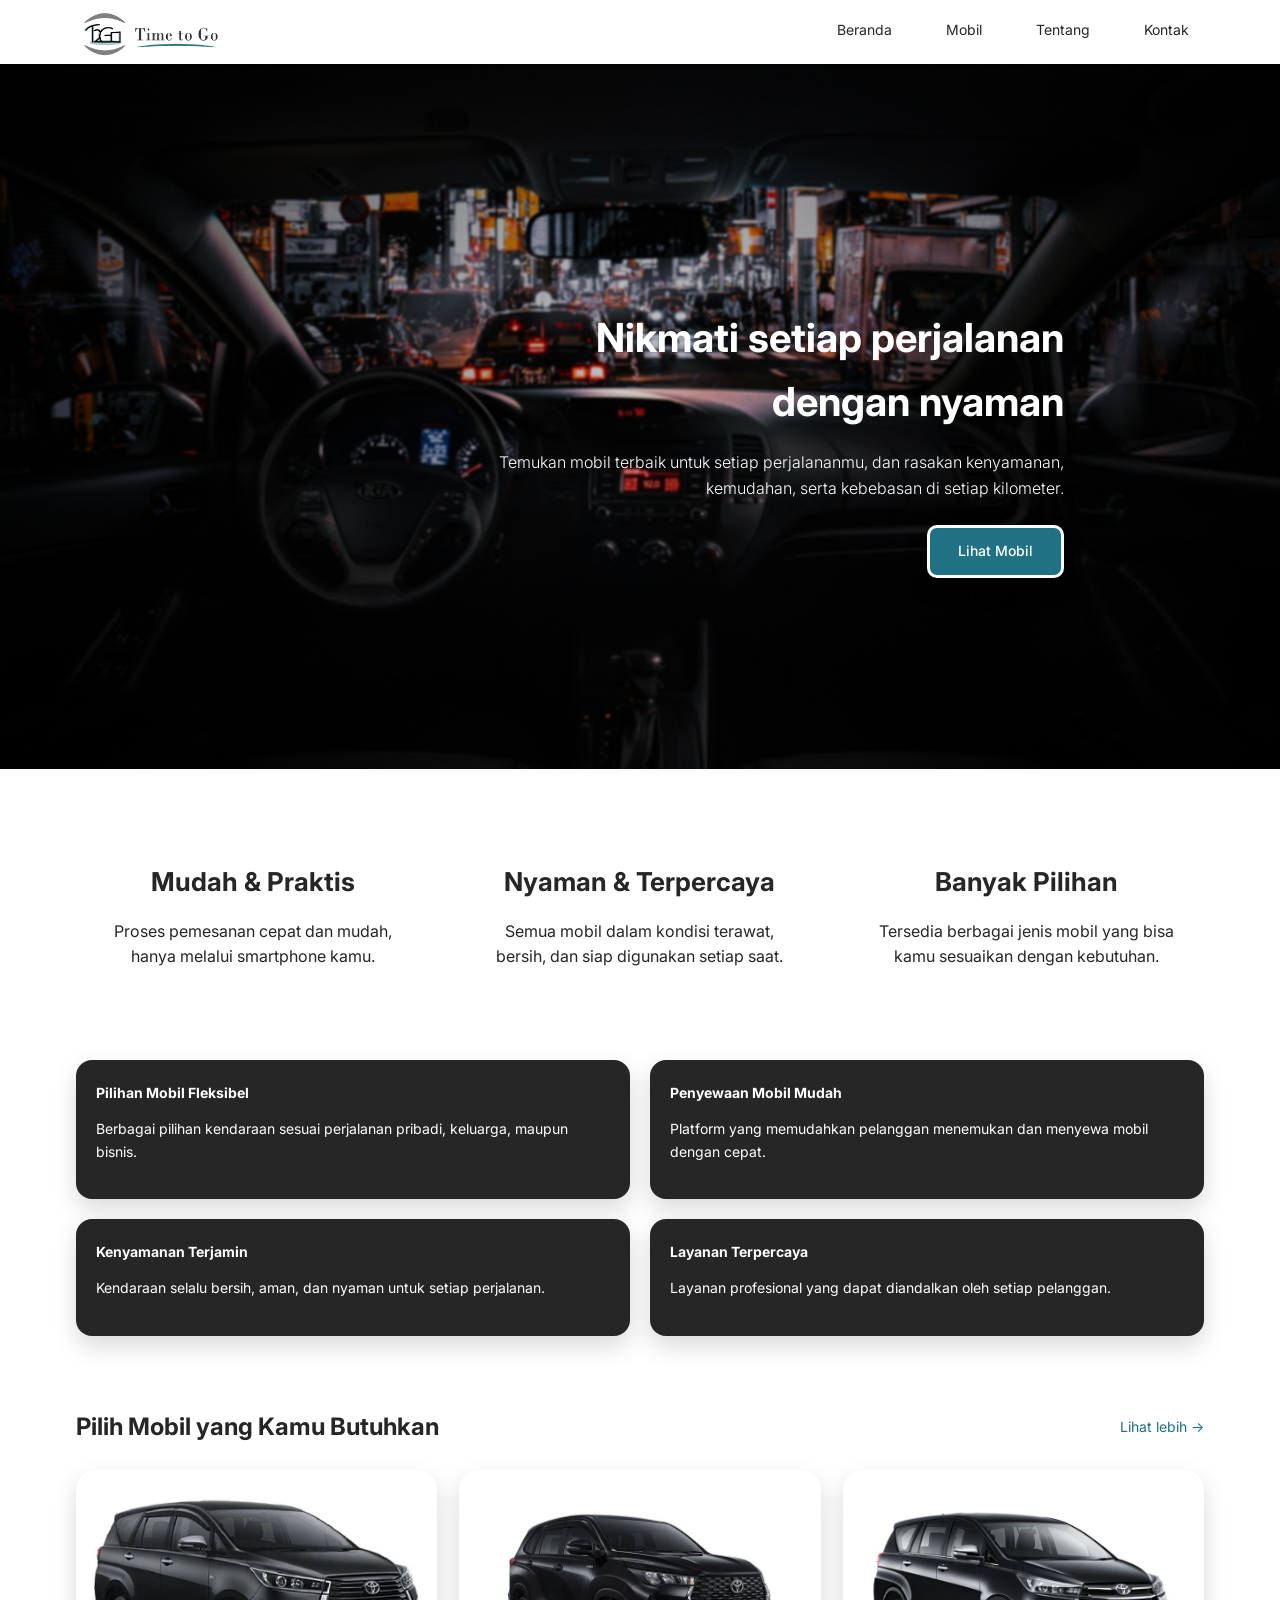
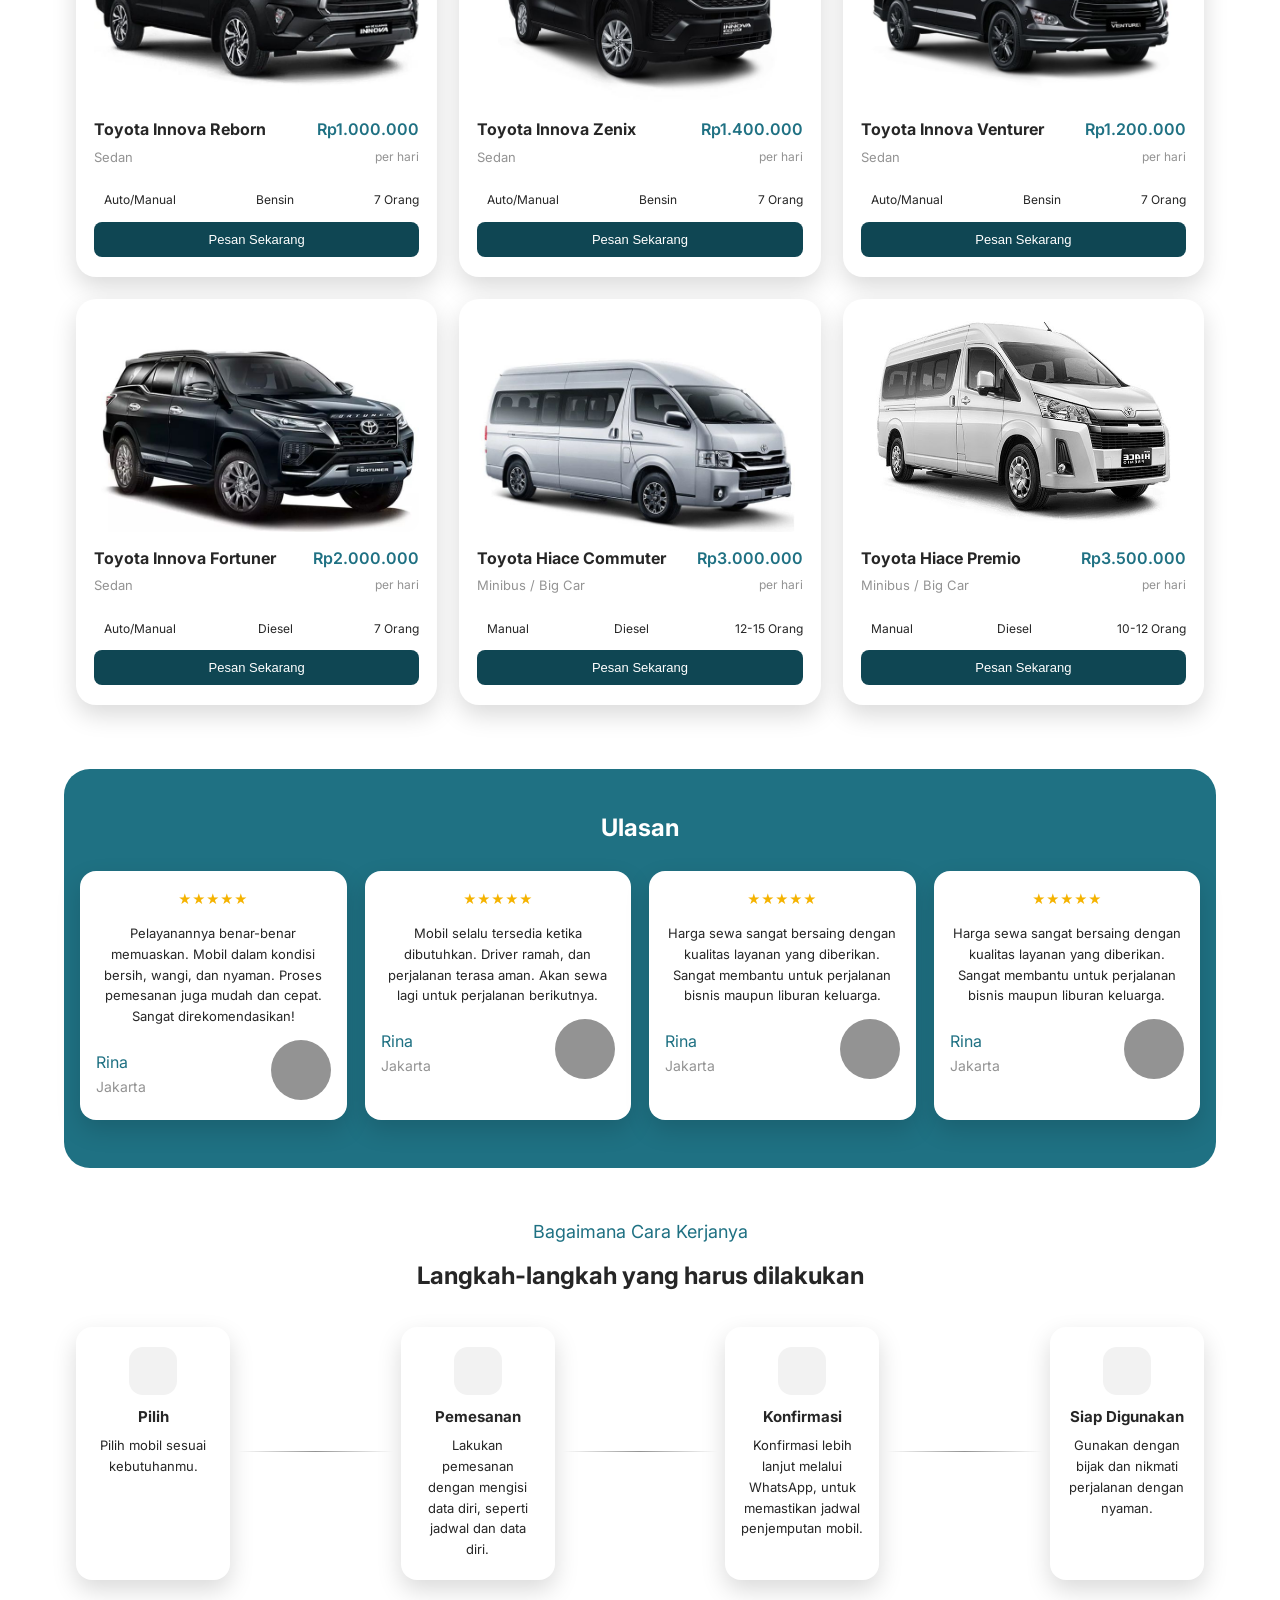
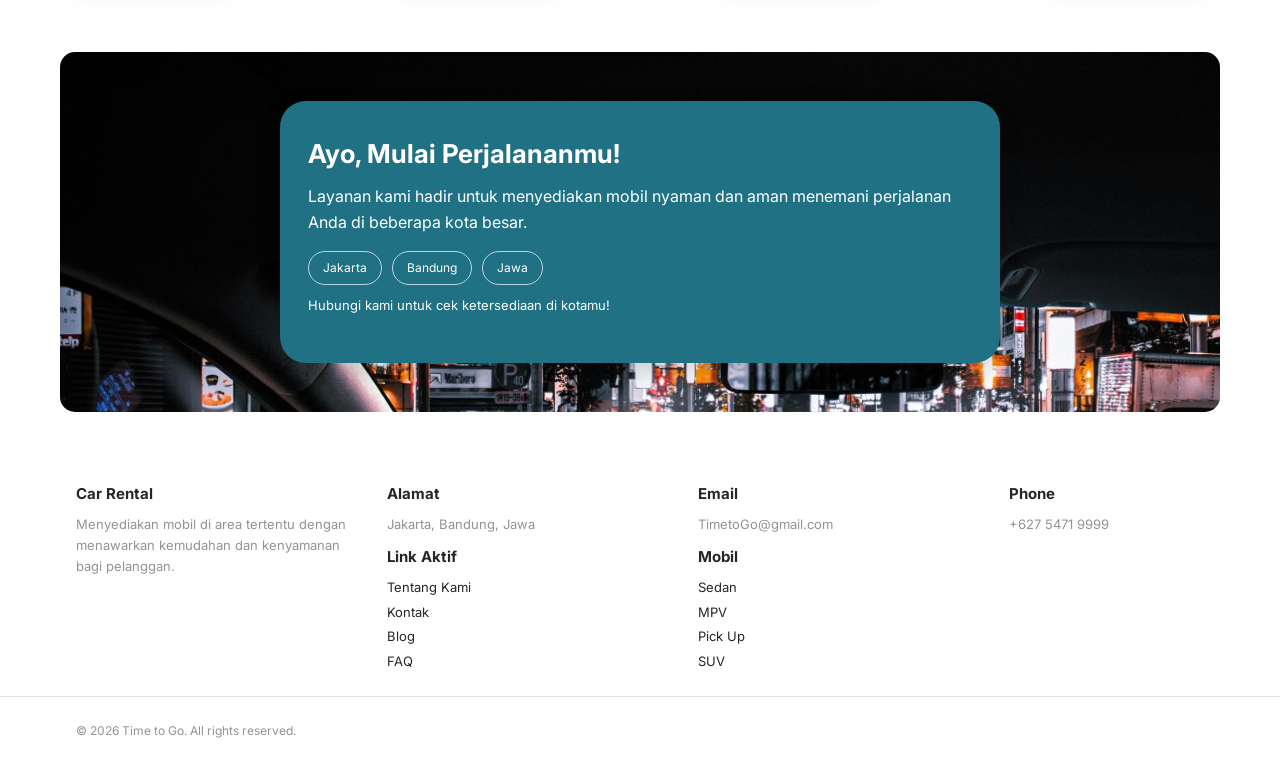
==== commit 3c7af32d: "adjust landing page" ====
--- a/index.html
+++ b/index.html
@@ -9,493 +9,506 @@
   <link rel="preconnect" href="https://fonts.googleapis.com">
   <link rel="preconnect" href="https://fonts.gstatic.com" crossorigin>
   <link href="https://fonts.googleapis.com/css2?family=Inter:ital,opsz,wght@0,14..32,100..900;1,14..32,100..900&display=swap" rel="stylesheet">
-  <link rel='stylesheet' href='https://cdn-uicons.flaticon.com/uicons-regular-rounded/css/uicons-regular-rounded.css'>
-  <!---css-->
+  <link rel='stylesheet' href='https://cdn-uicons.flaticon.com/3.0.0/uicons-regular-rounded/css/uicons-regular-rounded.css'>
+  <link rel='stylesheet' href='https://cdn-uicons.flaticon.com/uicons-brands/css/uicons-brands.css'>
+
   <link rel="stylesheet" href="style.css" />
 </head>
 
 <body>
-<header class="site-header">
-  <div class="container header-inner">
-    <div class="logo">
-      <img class="logo-text" src="assets/logo.png" alt="logo">
-    </div>
-    <nav class="main-nav">
-      <a href="#">Beranda</a>
-      <a href="#mobil">Mobil</a>
-      <a href="#tentang">Tentang</a>
-      <a href="#kontak">Kontak</a>
-    </nav>
-    <button class="nav-toggle" aria-label="Menu">
-      <span></span><span></span><span></span>
-    </button>
-  </div>
-</header>
-
-<section class="homee">s
-  <div class="homee-bg"></div>
-  <div class="homee-overlay"></div>
-  <div class="container homee-content">
-    <h1>Nikmati setiap perjalanan dengan nyaman</h1>
-    <p>
-      Temukan mobil terbaik untuk setiap perjalananmu, dan rasakan kenyamanan,
-      kemudahan, serta kebebasan di setiap kilometer.
-    </p>
-    <a href="#mobil" class="btn-primary">Lihat Mobil</a>
-  </div>
-</section>
-
-<!-- Features icons -->
-<section class="features container">
-  <article class="feature-item">
-    <div class="feature-icon">
-      <i class="fi fi-rr-check-circle"></i>
-    </div>
-    <h3>Mudah &amp; Praktis</h3>
-    <p>Proses pemesanan cepat dan mudah, hanya melalui smartphone kamu.</p>
-  </article>
-  <article class="feature-item">
-    <div class="feature-icon">
-      <i class="fi fi-rr-person-seat-reclined"></i>
-    </div>
-    <h3>Nyaman &amp; Terpercaya</h3>
-    <p>Semua mobil dalam kondisi terawat, bersih, dan siap digunakan setiap saat.</p>
-  </article>
-  <article class="feature-item">
-    <div class="feature-icon">
-      <i class="fi fi-rr-car-alt"></i>
-    </div>
-    <h3>Banyak Pilihan</h3>
-    <p>Tersedia berbagai jenis mobil yang bisa kamu sesuaikan dengan kebutuhan.</p>
-  </article>
-</section>
-
-<!-- Secondary feature cards -->
-<section class="feature-cards container">
-  <div class="feature-card">
-    <h4>Pilihan Mobil Fleksibel</h4>
-    <p>Berbagai pilihan kendaraan sesuai perjalanan pribadi, keluarga, maupun bisnis.</p>
-  </div>
-  <div class="feature-card">
-    <h4>Penyewaan Mobil Mudah</h4>
-    <p>Platform yang memudahkan pelanggan menemukan dan menyewa mobil dengan cepat.</p>
-  </div>
-  <div class="feature-card">
-    <h4>Kenyamanan Terjamin</h4>
-    <p>Kendaraan selalu bersih, aman, dan nyaman untuk setiap perjalanan.</p>
-  </div>
-  <div class="feature-card">
-    <h4>Layanan Terpercaya</h4>
-    <p>Layanan profesional yang dapat diandalkan oleh setiap pelanggan.</p>
-  </div>
-</section>
-
-<!-- Car list -->
-<section class="car-section container" id="mobil">
-  <div class="section-header">
-    <h2>Pilih Mobil yang Kamu Butuhkan</h2>
-    <a href="#" class="link-more">Lihat lebih &rarr;</a>
-  </div>
-
-  <div class="car-grid">
-    <!-- Card 1 -->
-    <article class="car-card">
-      <div class="car-image placeholder">
-        <img src="assets/reborn.jpg" alt="">
-      </div>
-      <div class="type-price">
-        <div class="type">
-          <h3>Toyota Innova Reborn</h3>
-          <p class="car-type">Sedan</p>
-        </div>
-        <div class="price">
-          <p class="car-price">Rp1.000.000 <span><br>per hari</span></p>
-        </div>
-      </div>
-
-      <div class="car-specs">
-        <div class="car-details-spec">
-          <i class="fi fi-rr-seat-airline"></i>
-          <p>Auto/Manual</p>
-        </div>
-        <div class="car-details-spec">
-          <i class="fi fi-rr-gas-pump"></i>
-          <p>Bensin</p>
-        </div>
-        <div class="car-details-spec">
-          <i class="fi fi-rr-seat-airline"></i>
-          <p>7 Orang</p>
-        </div>
-      </div>
-      <button class="btn-secondary">Pesan Sekarang</button>
+  <header class="site-header">
+    <div class="container header-inner">
+      <div class="logo">
+        <img class="logo-text" src="assets/logo.png" alt="logo">
+      </div>
+      <nav class="main-nav">
+        <a href="#">Beranda</a>
+        <a href="#mobil">Mobil</a>
+        <a href="#tentang">Tentang</a>
+        <a href="#kontak">Kontak</a>
+      </nav>
+      <button class="nav-toggle" aria-label="Menu">
+        <span></span><span></span><span></span>
+      </button>
+    </div>
+  </header>
+
+  <section class="homee">s
+    <div class="homee-bg"></div>
+    <div class="homee-overlay"></div>
+    <div class="container homee-content">
+      <h1>Nikmati setiap perjalanan dengan nyaman</h1>
+      <p>
+        Temukan mobil terbaik untuk setiap perjalananmu, dan rasakan kenyamanan,
+        kemudahan, serta kebebasan di setiap kilometer.
+      </p>
+      <a href="#mobil" class="btn-primary">Lihat Mobil</a>
+    </div>
+  </section>
+
+  <!-- Features icons -->
+  <section class="features container">
+    <article class="feature-item">
+      <div class="feature-icon">
+        <i class="fi fi-rr-check-circle"></i>
+      </div>
+      <h3>Mudah &amp; Praktis</h3>
+      <p>Proses pemesanan cepat dan mudah, hanya melalui smartphone kamu.</p>
     </article>
-
-    <!-- Card 2 -->
-    <article class="car-card">
-      <div class="car-image placeholder">
-         <img src="assets/zenix.jpg" alt="" style="height: 270px;width: 350px;">
-      </div>
-      <div class="type-price">
-        <div class="type">
-          <h3>Toyota Innova Zenix</h3>
-          <p class="car-type">Sedan</p>
-        </div>
-        <div class="price">
-          <p class="car-price">Rp1.400.000  <span><br>per hari</span></p>
-        </div>
-      </div>
-
-       <div class="car-specs">
-        <div class="car-details-spec">
-          <i class="fi fi-rr-seat-airline"></i>
-          <p>Auto/Manual</p>
-        </div>
-        <div class="car-details-spec">
-          <i class="fi fi-rr-gas-pump"></i>
-          <p>Bensin</p>
-        </div>
-        <div class="car-details-spec">
-          <i class="fi fi-rr-seat-airline"></i>
-          <p>7 Orang</p>
-        </div>
-      </div>
-      <button class="btn-secondary">Pesan Sekarang</button>
+    <article class="feature-item">
+      <div class="feature-icon">
+        <i class="fi fi-rr-person-seat-reclined"></i>
+      </div>
+      <h3>Nyaman &amp; Terpercaya</h3>
+      <p>Semua mobil dalam kondisi terawat, bersih, dan siap digunakan setiap saat.</p>
     </article>
-
-
-    <!-- Card 3 -->
-    <article class="car-card">
-      <div class="car-image placeholder">
-        <img src="assets/venture.jpg" alt="">
-      </div>
-      <div class="type-price">
-        <div class="type">
-          <h3>Toyota Innova Venturer</h3>
-          <p class="car-type">Sedan</p>
-        </div>
-        <div class="price">
-          <p class="car-price">Rp1.200.000  <span><br>per hari</span></p>
-        </div>
-      </div>
+    <article class="feature-item">
+      <div class="feature-icon">
+        <i class="fi fi-rr-car-alt"></i>
+      </div>
+      <h3>Banyak Pilihan</h3>
+      <p>Tersedia berbagai jenis mobil yang bisa kamu sesuaikan dengan kebutuhan.</p>
+    </article>
+  </section>
+
+  <!-- Secondary feature cards -->
+  <section class="feature-cards container">
+    <div class="feature-card">
+      <h4>Pilihan Mobil Fleksibel</h4>
+      <p>Berbagai pilihan kendaraan sesuai perjalanan pribadi, keluarga, maupun bisnis.</p>
+    </div>
+    <div class="feature-card">
+      <h4>Penyewaan Mobil Mudah</h4>
+      <p>Platform yang memudahkan pelanggan menemukan dan menyewa mobil dengan cepat.</p>
+    </div>
+    <div class="feature-card">
+      <h4>Kenyamanan Terjamin</h4>
+      <p>Kendaraan selalu bersih, aman, dan nyaman untuk setiap perjalanan.</p>
+    </div>
+    <div class="feature-card">
+      <h4>Layanan Terpercaya</h4>
+      <p>Layanan profesional yang dapat diandalkan oleh setiap pelanggan.</p>
+    </div>
+  </section>
+
+  <!-- Car list -->
+  <section class="car-section container" id="mobil">
+    <div class="section-header">
+      <h2>Pilih Mobil yang Kamu Butuhkan</h2>
+      <a href="#" class="link-more">Lihat lebih &rarr;</a>
+    </div>
+
+    <div class="car-grid">
+      <!-- Card 1 -->
+      <article class="car-card">
+        <div class="car-image placeholder">
+          <img src="assets/reborn.jpg" alt="">
+        </div>
+        <div class="type-price">
+          <div class="type">
+            <h3>Toyota Innova Reborn</h3>
+            <p class="car-type">Sedan</p>
+          </div>
+          <div class="price">
+            <p class="car-price">Rp1.000.000 <span><br>per hari</span></p>
+          </div>
+        </div>
+
+        <div class="car-specs">
+          <div class="car-details-spec">
+            <i class="fi-rr-sliders-h-square"></i>
+            <p>Auto/Manual</p>
+          </div>
+          <div class="car-details-spec">
+            <i class="fi fi-rr-gas-pump"></i>
+            <p>Bensin</p>
+          </div>
+          <div class="car-details-spec">
+            <i class="fi fi-rr-seat-airline"></i>
+            <p>7 Orang</p>
+          </div>
+        </div>
+        <button class="btn-secondary">
+          <a href="/booking-page.html">Pesan Sekarang</a>
+        </button>
+      </article>
+
+      <!-- Card 2 -->
+      <article class="car-card">
+        <div class="car-image placeholder">
+          <img src="assets/zenix.jpg" alt="" style="height: 270px;width: 350px;">
+        </div>
+        <div class="type-price">
+          <div class="type">
+            <h3>Toyota Innova Zenix</h3>
+            <p class="car-type">Sedan</p>
+          </div>
+          <div class="price">
+            <p class="car-price">Rp1.400.000  <span><br>per hari</span></p>
+          </div>
+        </div>
+
+        <div class="car-specs">
+          <div class="car-details-spec">
+            <i class="fi-rr-sliders-h-square"></i>
+            <p>Auto/Manual</p>
+          </div>
+          <div class="car-details-spec">
+            <i class="fi fi-rr-gas-pump"></i>
+            <p>Bensin</p>
+          </div>
+          <div class="car-details-spec">
+            <i class="fi fi-rr-seat-airline"></i>
+            <p>7 Orang</p>
+          </div>
+        </div>
+        <button class="btn-secondary">Pesan Sekarang</button>
+      </article>
+
+
+      <!-- Card 3 -->
+      <article class="car-card">
+        <div class="car-image placeholder">
+          <img src="assets/venture.jpg" alt="">
+        </div>
+        <div class="type-price">
+          <div class="type">
+            <h3>Toyota Innova Venturer</h3>
+            <p class="car-type">Sedan</p>
+          </div>
+          <div class="price">
+            <p class="car-price">Rp1.200.000  <span><br>per hari</span></p>
+          </div>
+        </div>
+        
+        <div class="car-specs">
+          <div class="car-details-spec">
+            <i class="fi-rr-sliders-h-square"></i>
+            <p>Auto/Manual</p>
+          </div>
+          <div class="car-details-spec">
+            <i class="fi fi-rr-gas-pump"></i>
+            <p>Bensin</p>
+          </div>
+          <div class="car-details-spec">
+            <i class="fi fi-rr-seat-airline"></i>
+            <p>7 Orang</p>
+          </div>
+        </div>
+        <button class="btn-secondary">Pesan Sekarang</button>
+      </article>
+
+
+      <!-- Card 4 -->
+      <article class="car-card">
+        <div class="car-image placeholder">
+          <img src="./assets/car-fortuner.jpeg" alt="">
+        </div>
+          <div class="type-price">
+          <div class="type">
+            <h3>Toyota Innova Fortuner</h3>
+            <p class="car-type">Sedan</p>
+          </div>
+          <div class="price">
+            <p class="car-price">Rp2.000.000  <span><br>per hari</span></p>
+          </div>
+        </div>
       
       <div class="car-specs">
-        <div class="car-details-spec">
-          <i class="fi fi-rr-seat-airline"></i>
-          <p>Auto/Manual</p>
-        </div>
-        <div class="car-details-spec">
-          <i class="fi fi-rr-gas-pump"></i>
-          <p>Bensin</p>
-        </div>
-        <div class="car-details-spec">
-          <i class="fi fi-rr-seat-airline"></i>
-          <p>7 Orang</p>
-        </div>
-      </div>
-      <button class="btn-secondary">Pesan Sekarang</button>
-    </article>
-
-
-    <!-- Card 4 -->
-    <article class="car-card">
-      <div class="car-image placeholder">
-         <img src="./assets/car-fortuner.jpeg" alt="">
-      </div>
-         <div class="type-price">
-        <div class="type">
-          <h3>Toyota Innova Fortuner</h3>
-          <p class="car-type">Sedan</p>
-        </div>
-        <div class="price">
-          <p class="car-price">Rp2.000.000  <span><br>per hari</span></p>
-        </div>
-      </div>
-     
-     <div class="car-specs">
-        <div class="car-details-spec">
-          <i class="fi fi-rr-seat-airline"></i>
-          <p>Auto/Manual</p>
-        </div>
-        <div class="car-details-spec">
-          <i class="fi fi-rr-gas-pump"></i>
-          <p>Diesel</p>
-        </div>
-        <div class="car-details-spec">
-          <i class="fi fi-rr-seat-airline"></i>
-          <p>7 Orang</p>
-        </div>
-      </div>
-      <button class="btn-secondary">Pesan Sekarang</button>
-    </article>
-
-
-    <!-- Card 5 -->
-    <article class="car-card">
-      <div class="car-image placeholder">
-         <img src="assets/haice.jpg" alt="" class="miror">
-      </div>
-      <div class="type-price">
-        <div class="type">
-          <h3>Toyota Hiace Commuter</h3>
-          <p class="car-type">Minibus / Big Car</p>
-        </div>
-        <div class="price">
-          <p class="car-price">Rp3.000.000  <span><br>per hari</span></p>
-        </div>
-      </div>
-      <div class="car-specs">
-        <div class="car-details-spec">
-          <i class="fi fi-rr-seat-airline"></i>
-          <p>Manual</p>
-        </div>
-        <div class="car-details-spec">
-          <i class="fi fi-rr-gas-pump"></i>
-          <p>Diesel</p>
-        </div>
-        <div class="car-details-spec">
-          <i class="fi fi-rr-seat-airline"></i>
-          <p>12-15 Orang</p>
-        </div>
-      </div>
-      <button class="btn-secondary">Pesan Sekarang</button>
-    </article>
-
-    <!-- Card 6 -->
-    <article class="car-card">
-      <div class="car-image placeholder">
-         <img src="assets/premto.jpg" alt="" class="car-6">
-      </div>
-      <div class="type-price">
-        <div class="type">
-          <h3>Toyota Hiace Premio</h3>
-          <p class="car-type">Minibus / Big Car</p>
-        </div>
-        <div class="price">
-          <p class="car-price">Rp3.500.000  <span><br>per hari</span></p>
-        </div>
-      </div>
-      <div class="car-specs">
-        <div class="car-details-spec">
-          <i class="fi fi-rr-seat-airline"></i>
-          <p>Manual</p>
-        </div>
-        <div class="car-details-spec">
-          <i class="fi fi-rr-gas-pump"></i>
-          <p>Diesel</p>
-        </div>
-        <div class="car-details-spec">
-          <i class="fi fi-rr-seat-airline"></i>
-          <p>10-12 Orang</p>
-        </div>
-      </div>
-      <button class="btn-secondary">Pesan Sekarang</button>
-    </article>
-  </div>
-</section>
-
-<!-- Testimonials -->
-<section class="testimonials">
-  <div class="container">
-    <h2>Ulasan</h2>
-    <div class="testimonial-row">
-      <article class="testimonial-card">
-        <div class="rating">★★★★★</div>
-        <p class="testimonial-text">
-          Pelayanannya benar-benar memuaskan. Mobil dalam kondisi bersih, wangi,
-          dan nyaman. Proses pemesanan juga mudah dan cepat. Sangat direkomendasikan!
+          <div class="car-details-spec">
+            <i class="fi-rr-sliders-h-square"></i>
+            <p>Auto/Manual</p>
+          </div>
+          <div class="car-details-spec">
+            <i class="fi fi-rr-gas-pump"></i>
+            <p>Diesel</p>
+          </div>
+          <div class="car-details-spec">
+            <i class="fi fi-rr-seat-airline"></i>
+            <p>7 Orang</p>
+          </div>
+        </div>
+        <button class="btn-secondary">Pesan Sekarang</button>
+      </article>
+
+
+      <!-- Card 5 -->
+      <article class="car-card">
+        <div class="car-image placeholder">
+          <img src="assets/haice.jpg" alt="" class="miror">
+        </div>
+        <div class="type-price">
+          <div class="type">
+            <h3>Toyota Hiace Commuter</h3>
+            <p class="car-type">Minibus / Big Car</p>
+          </div>
+          <div class="price">
+            <p class="car-price">Rp3.000.000  <span><br>per hari</span></p>
+          </div>
+        </div>
+        <div class="car-specs">
+          <div class="car-details-spec">
+            <i class="fi-rr-sliders-h-square"></i>
+            <p>Manual</p>
+          </div>
+          <div class="car-details-spec">
+            <i class="fi fi-rr-gas-pump"></i>
+            <p>Diesel</p>
+          </div>
+          <div class="car-details-spec">
+            <i class="fi fi-rr-seat-airline"></i>
+            <p>12-15 Orang</p>
+          </div>
+        </div>
+        <button class="btn-secondary">Pesan Sekarang</button>
+      </article>
+
+      <!-- Card 6 -->
+      <article class="car-card">
+        <div class="car-image placeholder">
+          <img src="assets/premto.jpg" alt="" class="car-6">
+        </div>
+        <div class="type-price">
+          <div class="type">
+            <h3>Toyota Hiace Premio</h3>
+            <p class="car-type">Minibus / Big Car</p>
+          </div>
+          <div class="price">
+            <p class="car-price">Rp3.500.000  <span><br>per hari</span></p>
+          </div>
+        </div>
+        <div class="car-specs">
+          <div class="car-details-spec">
+            <i class="fi-rr-sliders-h-square"></i>
+            <p>Manual</p>
+          </div>
+          <div class="car-details-spec">
+            <i class="fi fi-rr-gas-pump"></i>
+            <p>Diesel</p>
+          </div>
+          <div class="car-details-spec">
+            <i class="fi fi-rr-seat-airline"></i>
+            <p>10-12 Orang</p>
+          </div>
+        </div>
+        <button class="btn-secondary">Pesan Sekarang</button>
+      </article>
+    </div>
+  </section>
+
+  <!-- Testimonials -->
+  <section class="testimonials container">
+    <div class="container">
+      <h2>Ulasan</h2>
+      <div class="testimonial-row">
+        <article class="testimonial-card">
+          <div class="rating">★★★★★</div>
+          <p class="testimonial-text">
+            Pelayanannya benar-benar memuaskan. Mobil dalam kondisi bersih, wangi,
+            dan nyaman. Proses pemesanan juga mudah dan cepat. Sangat direkomendasikan!
+          </p>
+          <div class="testimonial-author">
+            <div>
+              <span class="author-name">Rina</span>
+              <span class="author-city">Jakarta</span>
+            </div>
+            <div class="profile-author">
+              <div class="feature-icon author-icon">
+                <i class="fi fi-rr-user"></i>
+              </div>
+            </div>
+          </div>
+        </article>
+
+        <article class="testimonial-card">
+          <div class="rating">★★★★★</div>
+          <p class="testimonial-text">
+            Mobil selalu tersedia ketika dibutuhkan. Driver ramah, dan perjalanan
+            terasa aman. Akan sewa lagi untuk perjalanan berikutnya.
+          </p>
+          <div class="testimonial-author">
+            <div>
+              <span class="author-name">Rina</span>
+              <span class="author-city">Jakarta</span>
+            </div>
+            <div class="profile-author">
+              <div class="feature-icon author-icon">
+                <i class="fi fi-rr-user"></i>
+              </div>
+            </div>
+          </div>
+        </article>
+
+        <article class="testimonial-card">
+          <div class="rating">★★★★★</div>
+          <p class="testimonial-text">
+            Harga sewa sangat bersaing dengan kualitas layanan yang diberikan.
+            Sangat membantu untuk perjalanan bisnis maupun liburan keluarga.
+          </p>
+          <div class="testimonial-author">
+            <div>
+              <span class="author-name">Rina</span>
+              <span class="author-city">Jakarta</span>
+            </div>
+            <div class="profile-author">
+              <div class="feature-icon author-icon">
+                <i class="fi fi-rr-user"></i>
+              </div>
+            </div>
+          </div>
+        </article>
+
+        <article class="testimonial-card">
+          <div class="rating">★★★★★</div>
+          <p class="testimonial-text">
+            Harga sewa sangat bersaing dengan kualitas layanan yang diberikan.
+            Sangat membantu untuk perjalanan bisnis maupun liburan keluarga.
+          </p>
+          <div class="testimonial-author">
+            <div>
+              <span class="author-name">Rina</span>
+              <span class="author-city">Jakarta</span>
+            </div>
+            <div class="profile-author">
+              <div class="feature-icon author-icon">
+                <i class="fi fi-rr-user"></i>
+              </div>
+            </div>
+          </div>
+        </article>
+      </div>
+    </div>
+  </section>
+
+  <!-- Steps -->
+  <section class="steps container" id="tentang">
+    <p class="steps-subtitle">Bagaimana Cara Kerjanya</p>
+    <h2>Langkah-langkah yang harus dilakukan</h2>
+
+    <div class="steps-grid">
+      <article class="step">
+        <div class="step-icon">
+          <i class="fi-rr-cursor-finger-click"></i>
+        </div>
+        <h3>Pilih</h3>
+        <p>Pilih mobil sesuai kebutuhanmu.</p>
+      </article>
+
+      <div class="step-line"></div>
+
+      <article class="step">
+        <div class="step-icon">
+          <i class="fi-rr-edit"></i>
+        </div>
+        <h3>Pemesanan</h3>
+        <p>Lakukan pemesanan dengan mengisi data diri, seperti jadwal dan data diri.</p>
+      </article>
+
+      <div class="step-line"></div>
+      
+      <article class="step">
+        <div class="step-icon">
+          <i class="fi-rr-phone-call"></i>
+        </div>
+        <h3>Konfirmasi</h3>
+        <p>Konfirmasi lebih lanjut melalui WhatsApp, untuk memastikan jadwal penjemputan mobil.</p>
+      </article>
+
+      <div class="step-line"></div>
+
+      <article class="step">
+        <div class="step-icon">
+          <i class="fi-rr-car-alt"></i>
+        </div>
+        <h3>Siap Digunakan</h3>
+        <p>Gunakan dengan bijak dan nikmati perjalanan dengan nyaman.</p>
+      </article>
+    </div>
+  </section>
+
+  <!-- CTA banner -->
+  <section class="banner container">
+    <div class="banner-bg"></div>
+    <div class="banner-overlay"></div>
+    <div class="banner-inner">
+      <h2>Ayo, Mulai Perjalananmu!</h2>
+      <p>
+        Layanan kami hadir untuk menyediakan mobil nyaman dan aman menemani perjalanan
+        Anda di beberapa kota besar.
+      </p>
+      <div class="banner-tags">
+        <span class="tag">Jakarta</span>
+        <span class="tag">Bandung</span>
+        <span class="tag">Jawa</span>
+      </div>
+      <p class="banner-note">Hubungi kami untuk cek ketersediaan di kotamu!</p>
+    </div>
+  </section>
+
+  <!-- Footer -->
+  <footer class="site-footer" id="kontak">
+    <div class="container footer-grid">
+      <div class="footer-col">
+        <h4>Car Rental</h4>
+        <p>
+          Menyediakan mobil di area tertentu dengan menawarkan kemudahan dan
+          kenyamanan bagi pelanggan.
         </p>
-        <div class="testimonial-author">
-          <div>
-            <span class="author-name">Rina</span>
-            <span class="author-city">Jakarta</span>
-          </div>
-          <div class="profile-author">
-            <div class="feature-icon author-icon">
-              <i class="fi fi-rr-user"></i>
-            </div>
-          </div>
-        </div>
-      </article>
-
-      <article class="testimonial-card">
-        <div class="rating">★★★★★</div>
-        <p class="testimonial-text">
-          Mobil selalu tersedia ketika dibutuhkan. Driver ramah, dan perjalanan
-          terasa aman. Akan sewa lagi untuk perjalanan berikutnya.
-        </p>
-        <div class="testimonial-author">
-          <div>
-            <span class="author-name">Rina</span>
-            <span class="author-city">Jakarta</span>
-          </div>
-          <div class="profile-author">
-            <div class="feature-icon author-icon">
-              <i class="fi fi-rr-user"></i>
-            </div>
-          </div>
-        </div>
-      </article>
-
-      <article class="testimonial-card">
-        <div class="rating">★★★★★</div>
-        <p class="testimonial-text">
-          Harga sewa sangat bersaing dengan kualitas layanan yang diberikan.
-          Sangat membantu untuk perjalanan bisnis maupun liburan keluarga.
-        </p>
-        <div class="testimonial-author">
-          <div>
-            <span class="author-name">Rina</span>
-            <span class="author-city">Jakarta</span>
-          </div>
-          <div class="profile-author">
-            <div class="feature-icon author-icon">
-              <i class="fi fi-rr-user"></i>
-            </div>
-          </div>
-        </div>
-      </article>
-
-      <article class="testimonial-card">
-        <div class="rating">★★★★★</div>
-        <p class="testimonial-text">
-          Harga sewa sangat bersaing dengan kualitas layanan yang diberikan.
-          Sangat membantu untuk perjalanan bisnis maupun liburan keluarga.
-        </p>
-        <div class="testimonial-author">
-          <div>
-            <span class="author-name">Rina</span>
-            <span class="author-city">Jakarta</span>
-          </div>
-          <div class="profile-author">
-            <div class="feature-icon author-icon">
-              <i class="fi fi-rr-user"></i>
-            </div>
-          </div>
-        </div>
-      </article>
-    </div>
-  </div>
-</section>
-
-<!-- Steps -->
-<section class="steps container" id="tentang">
-  <p class="steps-subtitle">Bagaimana Cara Kerjanya</p>
-  <h2>Langkah-langkah yang harus dilakukan</h2>
-
-  <div class="steps-grid">
-    <article class="step">
-      <div class="step-icon">🚘</div>
-      <h3>Pilih</h3>
-      <p>Pilih mobil sesuai kebutuhanmu.</p>
-    </article>
-
-    <div class="step-line"></div>
-
-    <article class="step">
-      <div class="step-icon">📄</div>
-      <h3>Pemesanan</h3>
-      <p>Lakukan pemesanan dengan mengisi data diri, seperti jadwal dan data diri.</p>
-    </article>
-
-    <div class="step-line"></div>
-
-    <article class="step">
-      <div class="step-icon">☎</div>
-      <h3>Konfirmasi</h3>
-      <p>Konfirmasi lebih lanjut melalui WhatsApp, untuk memastikan jadwal penjemputan mobil.</p>
-    </article>
-
-    <div class="step-line"></div>
-
-    <article class="step">
-      <div class="step-icon">✅</div>
-      <h3>Siap Digunakan</h3>
-      <p>Gunakan dengan bijak dan nikmati perjalanan dengan nyaman.</p>
-    </article>
-  </div>
-</section>
-
-<!-- CTA banner -->
-<section class="cta">
-  <div class="hero-bg"></div>
-  <div class="hero-overlay"></div>
-  <div class="container cta-inner">
-    <h2>Ayo, Mulai Perjalananmu!</h2>
-    <p>
-      Layanan kami hadir untuk menyediakan mobil nyaman dan aman menemani perjalanan
-      Anda di beberapa kota besar.
-    </p>
-    <div class="cta-tags">
-      <span class="tag">Jakarta</span>
-      <span class="tag">Bandung</span>
-      <span class="tag">Jawa</span>
-    </div>
-    <p class="cta-note">Hubungi kami untuk cek ketersediaan di kotamu!</p>
-  </div>
-</section>
-
-<!-- Footer -->
-<footer class="site-footer" id="kontak">
-  <div class="container footer-grid">
-    <div class="footer-col">
-      <h4>Car Rental</h4>
-      <p>
-        Menyediakan mobil di area tertentu dengan menawarkan kemudahan dan
-        kenyamanan bagi pelanggan.
-      </p>
-      <div class="footer-social">
-        <span>●</span><span>●</span><span>●</span>
-      </div>
-    </div>
-
-    <div class="footer-col">
-      <h4>Alamat</h4>
-      <p>Jakarta, Bandung, Jawa</p>
-
-      <h4>Link Aktif</h4>
-      <ul>
-        <li><a href="#tentang">Tentang Kami</a></li>
-        <li><a href="#kontak">Kontak</a></li>
-        <li><a href="#">Blog</a></li>
-        <li><a href="#">FAQ</a></li>
-      </ul>
-    </div>
-
-    <div class="footer-col">
-      <h4>Email</h4>
-      <p>TimetoGo@gmail.com</p>
-
-      <h4>Mobil</h4>
-      <ul>
-        <li><a href="#mobil">Sedan</a></li>
-        <li><a href="#mobil">MPV</a></li>
-        <li><a href="#mobil">Pick Up</a></li>
-        <li><a href="#mobil">SUV</a></li>
-      </ul>
-    </div>
-
-    <div class="footer-col">
-      <h4>Phone</h4>
-      <p>+627 5471 9999</p>
-    </div>
-  </div>
-
-  <div class="footer-bottom">
-    <div class="container">
-      <p>&copy; 2026 Time to Go. All rights reserved.</p>
-    </div>
-  </div>
-</footer>
-
-<script>
-  // simple mobile menu toggle
-  const navToggle = document.querySelector('.nav-toggle');
-  const nav = document.querySelector('.main-nav');
-
-  navToggle.addEventListener('click', () => {
-    nav.classList.toggle('is-open');
-    navToggle.classList.toggle('is-open');
-  });
-</script>
+        <div class="footer-social">
+          <span><i class="fi-brands-instagram"></i></span>
+          <span><i class="fi-brands-facebook"></i></span>
+          <span><i class="fi-brands-whatsapp"></i></span>
+          <span><i class="fi-brands-twitter"></i></span>
+        </div>
+      </div>
+
+      <div class="footer-col">
+        <h4>Alamat</h4>
+        <p>Jakarta, Bandung, Jawa</p>
+
+        <h4>Link Aktif</h4>
+        <ul>
+          <li><a href="#tentang">Tentang Kami</a></li>
+          <li><a href="#kontak">Kontak</a></li>
+          <li><a href="#">Blog</a></li>
+          <li><a href="#">FAQ</a></li>
+        </ul>
+      </div>
+
+      <div class="footer-col">
+        <h4>Email</h4>
+        <p>TimetoGo@gmail.com</p>
+
+        <h4>Mobil</h4>
+        <ul>
+          <li><a href="#mobil">Sedan</a></li>
+          <li><a href="#mobil">MPV</a></li>
+          <li><a href="#mobil">Pick Up</a></li>
+          <li><a href="#mobil">SUV</a></li>
+        </ul>
+      </div>
+
+      <div class="footer-col">
+        <h4>Phone</h4>
+        <p>+627 5471 9999</p>
+      </div>
+    </div>
+
+    <div class="footer-bottom">
+      <div class="container">
+        <p>&copy; 2026 Time to Go. All rights reserved.</p>
+      </div>
+    </div>
+  </footer>
+
+  <script>
+    const navToggle = document.querySelector('.nav-toggle');
+    const nav = document.querySelector('.main-nav');
+
+    navToggle.addEventListener('click', () => {
+      nav.classList.toggle('is-open');
+      navToggle.classList.toggle('is-open');
+    });
+  </script>
 </body>
 </html>
--- a/style.css
+++ b/style.css
@@ -510,7 +510,7 @@
 .steps-grid {
   display: grid;
   grid-template-columns: repeat(7, minmax(0, 1fr));
-  align-items: center;
+  align-items: stretch;
   gap: 8px;
 }
 
@@ -546,42 +546,46 @@
 .step-line {
   height: 1px;
   background: linear-gradient(to right, transparent, var(--gray), transparent);
-}
-
-/* CTA */
-
-.cta {
+  margin-top: 80%
+}
+
+/* Banner */
+
+.banner {
   position: relative;
-  height: 280px;
+  height: 360px;
   margin-bottom: 72px;
+  margin: auto;
   overflow: hidden;
-}
-
-.cta .homee-bg {
-  background-image: url("https://images.pexels.com/photos/2449452/pexels-photo-2449452.jpeg?auto=compress&cs=tinysrgb&w=1600");
-}
-
-.cta-inner {
-  position: relative;
+  background-image: url("./assets/beranda-bg.jpeg");
+  border-radius: 15px;
+  display: flex;
+  align-items: center;
+  justify-content: center;
+  
+}
+
+.banner-inner {
+  position:relative;
   background: var(--teal);
   border-radius: 26px;
   padding: 32px 28px;
   max-width: 720px;
-  margin-top: 40px;
   color: var(--white);
   box-shadow: var(--shadow-soft);
-}
-
-.cta-inner h2 {
+
+}
+
+.banner-inner h2 {
   margin: 0 0 10px;
   font-size: 26px;
 }
 
-.cta-inner p {
+.banner-inner p {
   margin: 0 0 16px;
 }
 
-.cta-tags {
+.banner-tags {
   display: flex;
   flex-wrap: wrap;
   gap: 10px;
@@ -595,7 +599,7 @@
   font-size: 12px;
 }
 
-.cta-note {
+.banner-note {
   font-size: 13px;
 }
 
@@ -603,8 +607,8 @@
 
 .site-footer {
   background: #ffffff;
-  padding-top: 40px;
-  border-top: 1px solid #e5e5e5;
+  padding-top: 70px;
+  /* border-top: 1px solid #e5e5e5; */
 }
 
 .footer-grid {
@@ -657,7 +661,7 @@
   color: var(--gray);
 }
 
-/* Responsive */
+/* Media screen */
 
 @media (max-width: 960px) {
   .features {
@@ -682,14 +686,14 @@
   }
 
   .step-line {
-    display: none;
+    margin-top: 0;
   }
 
   .footer-grid {
     grid-template-columns: repeat(2, minmax(0, 1fr));
   }
 
-  .cta-inner {
+  .banner-inner {
     margin-top: 24px;
   }
 }
@@ -747,13 +751,14 @@
     grid-template-columns: 1fr;
   }
 
-  .cta {
+  .banner {
     height: auto;
     padding: 32px 0 40px;
   }
 
-  .cta-inner {
-    margin-top: 0;
+  .banner-inner {
+    margin: 0 5% 0 5%;
+    
   }
 
   .feature-item {
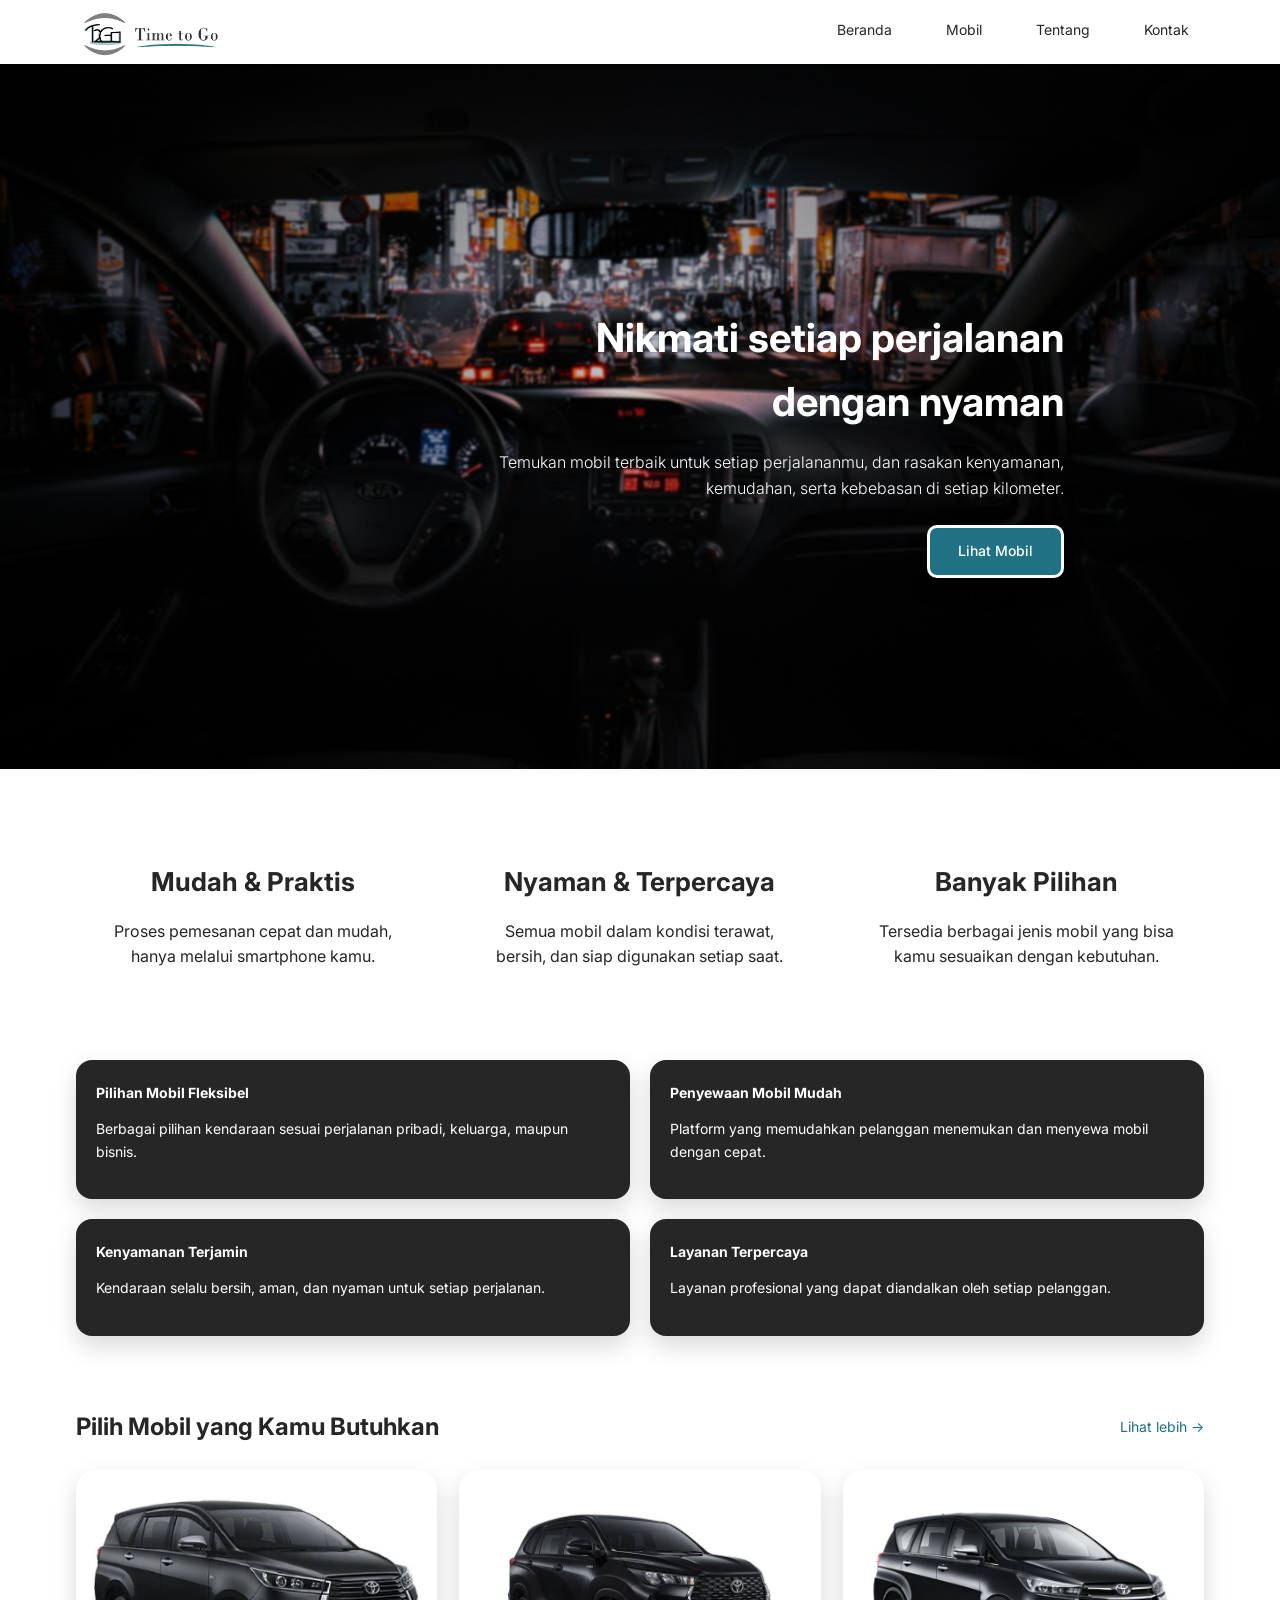
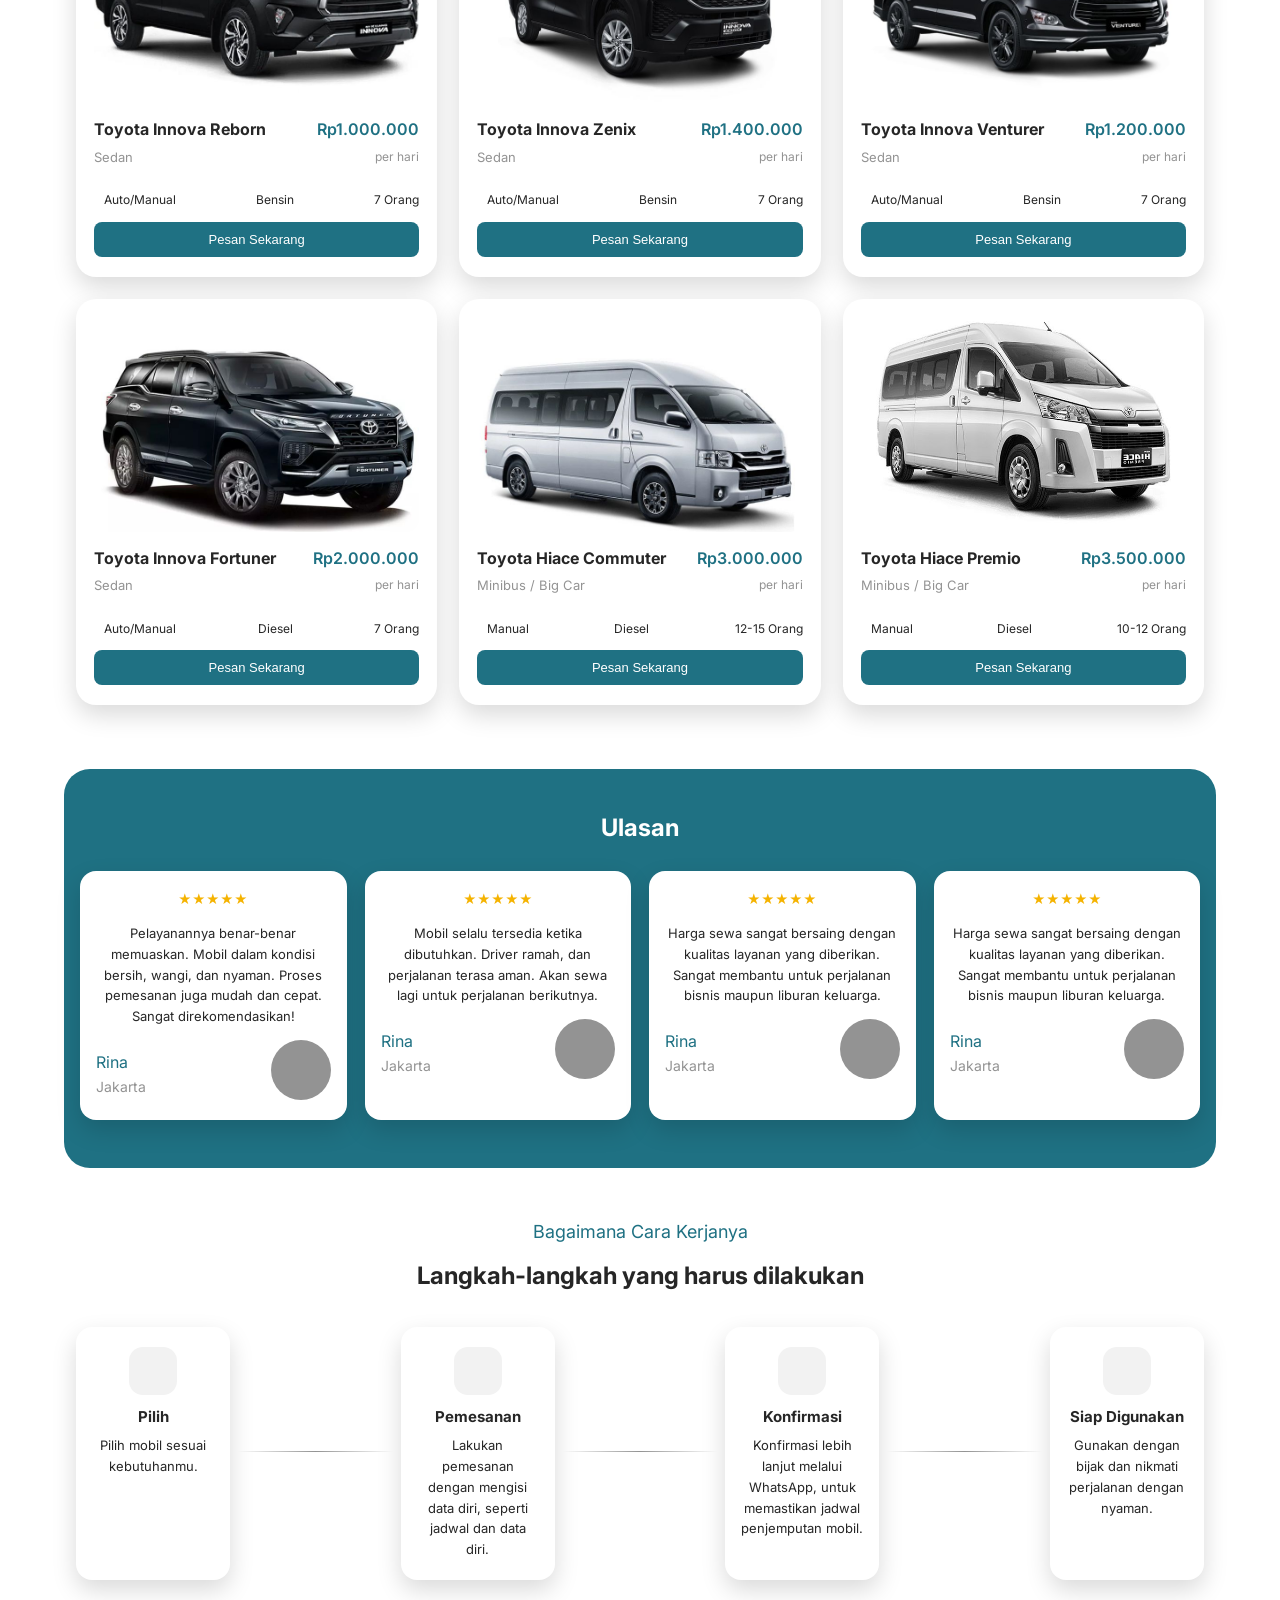
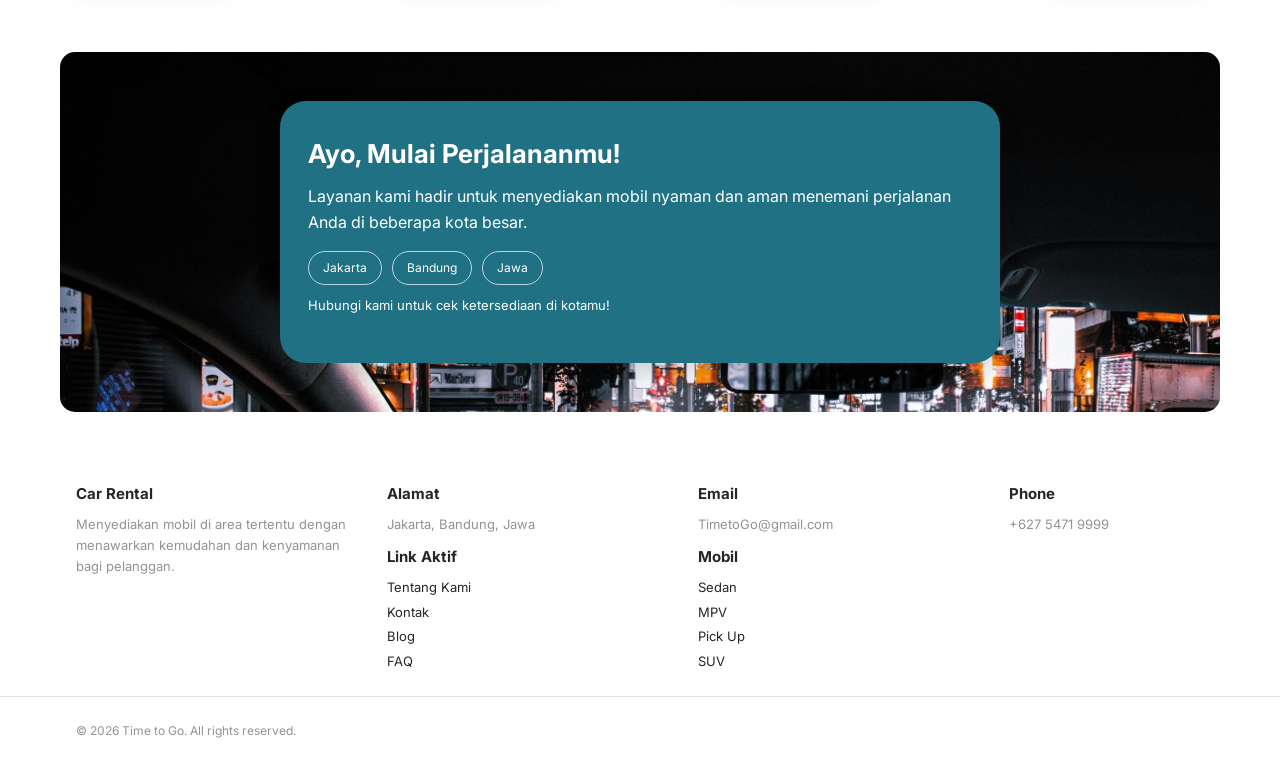
==== commit e6877a30: "add car list" ====
--- a/index.html
+++ b/index.html
@@ -5,14 +5,16 @@
   <meta name="viewport" content="width=device-width, initial-scale=1" />
   <title>Time to Go </title>
 
-  <!-- Google Font -->
+  <!-- untuk google font -->
   <link rel="preconnect" href="https://fonts.googleapis.com">
   <link rel="preconnect" href="https://fonts.gstatic.com" crossorigin>
   <link href="https://fonts.googleapis.com/css2?family=Inter:ital,opsz,wght@0,14..32,100..900;1,14..32,100..900&display=swap" rel="stylesheet">
+ 
+  <!-- untuk icon -->
   <link rel='stylesheet' href='https://cdn-uicons.flaticon.com/3.0.0/uicons-regular-rounded/css/uicons-regular-rounded.css'>
   <link rel='stylesheet' href='https://cdn-uicons.flaticon.com/uicons-brands/css/uicons-brands.css'>
 
-  <link rel="stylesheet" href="style.css" />
+  <link rel="stylesheet" href="style/style.css" />
 </head>
 
 <body>
@@ -24,8 +26,8 @@
       <nav class="main-nav">
         <a href="#">Beranda</a>
         <a href="#mobil">Mobil</a>
-        <a href="#tentang">Tentang</a>
-        <a href="#kontak">Kontak</a>
+        <a href="/about-us.html">Tentang</a>
+        <a href="/contact-us.html">Kontak</a>
       </nav>
       <button class="nav-toggle" aria-label="Menu">
         <span></span><span></span><span></span>
@@ -46,7 +48,6 @@
     </div>
   </section>
 
-  <!-- Features icons -->
   <section class="features container">
     <article class="feature-item">
       <div class="feature-icon">
@@ -71,7 +72,6 @@
     </article>
   </section>
 
-  <!-- Secondary feature cards -->
   <section class="feature-cards container">
     <div class="feature-card">
       <h4>Pilihan Mobil Fleksibel</h4>
@@ -91,15 +91,13 @@
     </div>
   </section>
 
-  <!-- Car list -->
   <section class="car-section container" id="mobil">
     <div class="section-header">
       <h2>Pilih Mobil yang Kamu Butuhkan</h2>
-      <a href="#" class="link-more">Lihat lebih &rarr;</a>
+      <a href="/car-list.html" class="link-more">Lihat lebih &rarr;</a>
     </div>
 
     <div class="car-grid">
-      <!-- Card 1 -->
       <article class="car-card">
         <div class="car-image placeholder">
           <img src="assets/reborn.jpg" alt="">
@@ -133,7 +131,6 @@
         </button>
       </article>
 
-      <!-- Card 2 -->
       <article class="car-card">
         <div class="car-image placeholder">
           <img src="assets/zenix.jpg" alt="" style="height: 270px;width: 350px;">
@@ -162,11 +159,12 @@
             <p>7 Orang</p>
           </div>
         </div>
-        <button class="btn-secondary">Pesan Sekarang</button>
-      </article>
-
-
-      <!-- Card 3 -->
+        <button class="btn-secondary">
+          <a href="/booking-page.html">Pesan Sekarang</a>
+        </button>
+      </article>
+
+
       <article class="car-card">
         <div class="car-image placeholder">
           <img src="assets/venture.jpg" alt="">
@@ -195,11 +193,12 @@
             <p>7 Orang</p>
           </div>
         </div>
-        <button class="btn-secondary">Pesan Sekarang</button>
-      </article>
-
-
-      <!-- Card 4 -->
+        <button class="btn-secondary">
+          <a href="/booking-page.html">Pesan Sekarang</a>
+        </button>
+      </article>
+
+
       <article class="car-card">
         <div class="car-image placeholder">
           <img src="./assets/car-fortuner.jpeg" alt="">
@@ -228,11 +227,12 @@
             <p>7 Orang</p>
           </div>
         </div>
-        <button class="btn-secondary">Pesan Sekarang</button>
-      </article>
-
-
-      <!-- Card 5 -->
+        <button class="btn-secondary">
+          <a href="/booking-page.html">Pesan Sekarang</a>
+        </button>
+      </article>
+
+
       <article class="car-card">
         <div class="car-image placeholder">
           <img src="assets/haice.jpg" alt="" class="miror">
@@ -260,10 +260,11 @@
             <p>12-15 Orang</p>
           </div>
         </div>
-        <button class="btn-secondary">Pesan Sekarang</button>
-      </article>
-
-      <!-- Card 6 -->
+        <button class="btn-secondary">
+          <a href="/booking-page.html">Pesan Sekarang</a>
+        </button>
+      </article>
+
       <article class="car-card">
         <div class="car-image placeholder">
           <img src="assets/premto.jpg" alt="" class="car-6">
@@ -291,12 +292,13 @@
             <p>10-12 Orang</p>
           </div>
         </div>
-        <button class="btn-secondary">Pesan Sekarang</button>
-      </article>
-    </div>
-  </section>
-
-  <!-- Testimonials -->
+        <button class="btn-secondary">
+          <a href="/booking-page.html">Pesan Sekarang</a>
+        </button>
+      </article>
+    </div>
+  </section>
+
   <section class="testimonials container">
     <div class="container">
       <h2>Ulasan</h2>
@@ -380,7 +382,6 @@
     </div>
   </section>
 
-  <!-- Steps -->
   <section class="steps container" id="tentang">
     <p class="steps-subtitle">Bagaimana Cara Kerjanya</p>
     <h2>Langkah-langkah yang harus dilakukan</h2>
@@ -426,7 +427,6 @@
     </div>
   </section>
 
-  <!-- CTA banner -->
   <section class="banner container">
     <div class="banner-bg"></div>
     <div class="banner-overlay"></div>
@@ -445,7 +445,6 @@
     </div>
   </section>
 
-  <!-- Footer -->
   <footer class="site-footer" id="kontak">
     <div class="container footer-grid">
       <div class="footer-col">
--- a/style/style.css
+++ b/style/style.css
@@ -0,0 +1,767 @@
+/* Base Setup*/
+:root {
+  --dark: #262626;
+  --white: #ffffff;
+  --gray: #939393;
+  --teal-dark: #0f4653;
+  --teal: #1f7183;
+  --shadow-soft: 0 10px 25px rgba(0, 0, 0, 0.15);
+  --radius-lg: 18px;
+}
+
+*,
+*::before,
+*::after {
+  box-sizing: border-box;
+}
+
+body {
+  margin: 0;
+  font-family: "Inter", sans-serif;
+  color: var(--dark);
+  background-color: var(--white);
+  line-height: 1.6;
+}
+
+img {
+  max-width: 100%;
+  display: block;
+}
+
+a {
+  color: inherit;
+  text-decoration: none;
+}
+
+.container {
+  width: 100%;
+  max-width: 1160px;
+  margin: 0 auto;
+  padding: 0 16px;
+}
+
+/* Header */
+
+.site-header {
+  position: sticky;
+  top: 0;
+  z-index: 20;
+  background-color: rgba(255, 255, 255, 0.96);
+  box-shadow: 0 1px 4px rgba(0, 0, 0, 0.05);
+}
+
+.header-inner {
+  display: flex;
+  align-items: center;
+  justify-content: space-between;
+  height: 64px;
+}
+
+.logo {
+  display: flex;
+  align-items: center;
+  gap: 10px;
+}
+
+.logo-mark {
+  width: 40px;
+  height: 40px;
+  border-radius: 50%;
+  border: 2px solid var(--dark);
+  display: flex;
+  align-items: center;
+  justify-content: center;
+  font-size: 14px;
+  font-weight: 600;
+}
+ 
+.logo-text {
+ width: 20%;
+ padding-top: 20px;
+}
+
+.main-nav {
+  display: flex;
+  gap: 24px;
+  font-size: 14px;
+  /* padding-left: px; */
+}
+
+.main-nav a {
+  position: relative;
+  padding-bottom: 3px;
+  padding-left: 15px;
+  padding-right: 15px;
+}
+
+.main-nav a::after {
+  content: "";
+  position: absolute;
+  left: 0;
+  bottom: 0;
+  width: 0;
+  height: 2px;
+  background-color: var(--teal);
+  transition: width 0.2s ease;
+}
+
+.main-nav a:hover::after {
+  width: 100%;
+}
+
+/* Mobile nav toggle */
+.nav-toggle {
+  display: none;
+  background: none;
+  border: 0;
+  padding: 4px;
+  cursor: pointer;
+}
+
+.nav-toggle span {
+  display: block;
+  width: 22px;
+  height: 2px;
+  background: var(--dark);
+  margin: 4px 0;
+  transition: transform 0.2s ease, opacity 0.2s ease;
+}
+
+.nav-toggle.is-open span:nth-child(1) {
+  transform: translateY(6px) rotate(45deg);
+}
+
+.nav-toggle.is-open span:nth-child(2) {
+  opacity: 0;
+}
+
+.nav-toggle.is-open span:nth-child(3) {
+  transform: translateY(-6px) rotate(-45deg);
+}
+
+/* Beranda */
+
+.homee {
+  position: relative;
+  height: 705px;
+  color: var(--white);
+  margin-bottom: 56px;
+  overflow: hidden;
+}
+
+.homee-bg {
+  position: absolute;
+  inset: 0;
+  background-image: url("../assets/beranda-bg.jpeg");
+  background-size: cover;
+  background-position: center;
+  filter: blur(1px);
+  transform: scale(1.03);
+}
+
+.homee-overlay {
+  position: absolute;
+  inset: 0;
+  background: radial-gradient(circle at center, rgba(0, 0, 0, 0.15), rgba(0, 0, 0, 0.8));
+}
+
+.homee h1 {
+  font-size: clamp(28px, 4vw, 40px);
+  margin: 0 0 16px;
+}
+
+.homee-content {
+  position: relative;
+  height: 100%;
+  display: flex;
+  flex-direction: column;
+  justify-content: center;
+  align-items: end;
+  max-width: 640px;
+  text-align: right;
+  margin-right: 200px;
+
+}
+
+.homee p {
+  margin: 0 0 24px;
+  font-weight: 300;
+}
+
+.btn-primary {
+  display: inline-flex;
+  align-items: center;
+  justify-content: center;
+  padding: 12px 28px;
+  border-radius: 10px;
+  border: none;
+  background-color: var(--teal);
+  color: var(--white);
+  font-weight: 500;
+  font-size: 14px;
+  cursor: pointer;
+  box-shadow: var(--shadow-soft);
+  border-style: solid;
+  border-color: var(--white);;
+}
+
+.btn-primary:hover {
+  background-color: var(--teal-dark);
+}
+
+/* Features */
+
+.features {
+  display: grid;
+  grid-template-columns: repeat(3, minmax(0, 1fr));
+  gap: 32px;
+  margin-bottom: 48px;
+  /* padding-left: 10px;
+  padding-right: 10px; */
+}
+
+.feature-item {
+  background: #ffffff;
+  border-radius: 20px;
+  padding: 24px 24px 26px;
+  text-align: center;
+  /* box-shadow: var(--shadow-soft); */
+}
+
+.feature-icon {
+  font-size: 40px;
+  margin-bottom: 12px;
+}
+
+.feature-item h3 {
+  margin: 0 0 8px;
+  font-size: 26px;
+}
+
+/* Secondary feature cards */
+
+.feature-cards {
+  display: grid;
+  grid-template-columns: repeat(2, minmax(0, 1fr));
+  gap: 20px;
+  margin-bottom: 72px;
+}
+
+.feature-card {
+  background: var(--dark);
+  color: var(--white);
+  border-radius: 16px;
+  padding: 22px 20px;
+  box-shadow: var(--shadow-soft);
+  font-size: 14px;
+}
+
+.feature-card h4 {
+  margin: 0 0 10px;
+}
+
+/* Car section */
+
+.car-section {
+  margin-bottom: 64px;
+}
+
+.section-header {
+  display: flex;
+  align-items: center;
+  justify-content: space-between;
+  gap: 16px;
+  margin-bottom: 24px;
+}
+
+.section-header h2 {
+  margin: 0;
+  font-size: 24px;
+}
+
+.link-more {
+  font-size: 14px;
+  color: var(--teal);
+}
+
+.car-grid {
+  display: grid;
+  grid-template-columns: repeat(3, minmax(0, 1fr));
+  gap: 22px;
+}
+
+.car-card {
+  background: #ffffff;
+  border-radius: 20px;
+  padding: 18px 18px 20px;
+  box-shadow: var(--shadow-soft);
+  display: flex;
+  flex-direction: column;
+}
+
+.car-image.placeholder {
+  background: linear-gradient(135deg, --white, #f3f3f3);
+  border-radius: 14px;
+  height: 215px;
+  margin-bottom: 14px;
+  overflow: hidden;
+  display: flex; 
+  align-items: center;
+  justify-content: center;           
+}
+
+.type-price {
+  display: flex;
+  justify-content: space-between;
+  word-wrap: normal;
+  /* align-items: center; */
+}
+
+.price {
+  text-align: right;
+  /* align-items: center; */
+}
+
+.daily-price {
+  font-size: 12px;
+  /* color: var(--gray); */
+}
+
+.car-card h3 {
+  margin: 0 0 4px;
+  font-size: 16px;
+}
+
+.miror {
+  transform:scalex(-1)
+}
+
+.car-6{
+  transform: scaleX(-1);
+  height: 215px;
+  width: 370px
+}
+.car-type {
+  margin: 0 0 8px;
+  font-size: 13px;
+  color: var(--gray);
+}
+
+.car-price {
+  margin: 0 0 10px;
+  font-weight: 600;
+  color: var(--teal);
+}
+
+.car-price span {
+  font-weight: 400;
+  font-size: 12px;
+  color: var(--gray);
+}
+
+.car-specs {
+  display: flex;
+  justify-content: space-between;
+}
+
+.car-details-spec {
+  display: flex;
+  justify-content: space-between;
+  align-items: center;
+  font-size: 12px;
+}
+
+.car-details-spec i {
+  color: var(--teal);
+}
+
+.car-details-spec p {
+  margin-left: 10px;
+}
+
+.car-meta {
+  list-style: none;
+  padding: 0;
+  margin: 0 0 14px;
+  display: flex;
+  flex-wrap: wrap;
+  gap: 8px;
+  font-size: 12px;
+  color: var(--gray);
+}
+
+.car-meta li::before {
+  content: "• ";
+}
+
+.btn-secondary {
+  margin-top: auto;
+  align-self: stretch;
+  border-radius: 8px;
+  border: none;
+  padding: 10px 16px;
+  font-size: 13px;
+  font-weight: 500;
+  cursor: pointer;
+  background-color: var(--teal);
+  color: var(--white);
+}
+
+.btn-secondary:hover {
+  background-color: var(--teal);
+}
+
+/* Testimonials */
+
+.testimonials {
+  background-color: var(--teal);
+  color: var(--white);
+  padding: 40px 0 48px;
+  border-radius: 26px;
+  margin-bottom: 60px;
+  width: 90%;
+  margin: auto;
+}
+
+.testimonials h2 {
+  text-align: center;
+  margin: 0 0 24px;
+}
+
+.testimonial-row {
+  display: grid;
+  grid-template-columns: repeat(4, minmax(0, 1fr));
+  gap: 18px;
+}
+
+.testimonial-card {
+  background-color: #ffffff;
+  color: var(--dark);
+  border-radius: 16px;
+  padding: 18px 16px 20px;
+  box-shadow: var(--shadow-soft);
+  font-size: 13px;
+}
+
+.testimonial-card p {
+  text-align: center;
+}
+
+.rating {
+  color: #f5b300;
+  margin-bottom: 8px;
+  text-align: center;
+}
+
+.testimonial-author {
+  
+  display: flex;
+  justify-content: space-between;
+  align-content: end;
+}
+
+.author-name {
+  margin-top: 10px;
+  display: flex;
+  font-size: 16px;
+  color: var(--teal);
+}
+
+.author-city {
+  display: flex;
+  font-size: 14px;
+  color: var(--gray);
+}
+
+.profile-author {
+  border-radius: 999px;
+  align-items: end;
+  width: 60px;
+  height: 60px;
+  background-color: var(--gray);
+  align-items: end;
+}
+
+.author-icon {
+  text-align: center;
+  justify-content: center;
+}
+
+/* Steps */
+
+.steps {
+  margin-bottom: 72px;
+  text-align: center;
+}
+
+.steps-subtitle {
+  margin: 50px 0 10px;
+  font-size: 13px;
+  color: var(--gray);
+  font-size: 18px;
+  color: var(--teal);
+}
+
+.steps h2 {
+  margin: 0 0 32px;
+  font-size: 24px;
+}
+
+.steps-grid {
+  display: grid;
+  grid-template-columns: repeat(7, minmax(0, 1fr));
+  align-items: stretch;
+  gap: 8px;
+}
+
+.step {
+  background: #ffffff;
+  border-radius: 16px;
+  padding: 20px 16px;
+  box-shadow: var(--shadow-soft);
+}
+
+.step-icon {
+  width: 48px;
+  height: 48px;
+  border-radius: 14px;
+  background-color: #f2f2f2;
+  display: flex;
+  align-items: center;
+  justify-content: center;
+  margin: 0 auto 10px;
+  font-size: 24px;
+}
+
+.step h3 {
+  margin: 0 0 6px;
+  font-size: 15px;
+}
+
+.step p {
+  margin: 0;
+  font-size: 13px;
+}
+
+.step-line {
+  height: 1px;
+  background: linear-gradient(to right, transparent, var(--gray), transparent);
+  margin-top: 80%
+}
+
+/* Banner */
+
+.banner {
+  position: relative;
+  height: 360px;
+  margin-bottom: 72px;
+  margin: auto;
+  overflow: hidden;
+  background-image: url("../assets/beranda-bg.jpeg");
+  border-radius: 15px;
+  display: flex;
+  align-items: center;
+  justify-content: center;
+  
+}
+
+.banner-inner {
+  position:relative;
+  background: var(--teal);
+  border-radius: 26px;
+  padding: 32px 28px;
+  max-width: 720px;
+  color: var(--white);
+  box-shadow: var(--shadow-soft);
+
+}
+
+.banner-inner h2 {
+  margin: 0 0 10px;
+  font-size: 26px;
+}
+
+.banner-inner p {
+  margin: 0 0 16px;
+}
+
+.banner-tags {
+  display: flex;
+  flex-wrap: wrap;
+  gap: 10px;
+  margin-bottom: 10px;
+}
+
+.tag {
+  padding: 6px 14px;
+  border-radius: 999px;
+  border: 1px solid rgba(255, 255, 255, 0.7);
+  font-size: 12px;
+}
+
+.banner-note {
+  font-size: 13px;
+}
+
+/* Footer */
+
+.site-footer {
+  background: #ffffff;
+  padding-top: 70px;
+  /* border-top: 1px solid #e5e5e5; */
+}
+
+.footer-grid {
+  display: grid;
+  grid-template-columns: 2fr 2fr 2fr 1.4fr;
+  gap: 32px;
+  padding-bottom: 24px;
+}
+
+.footer-col h4 {
+  margin: 0 0 8px;
+  font-size: 15px;
+}
+
+.footer-col p {
+  margin: 0 0 10px;
+  font-size: 13px;
+  color: var(--gray);
+}
+
+.footer-col ul {
+  list-style: none;
+  padding: 0;
+  margin: 0;
+  font-size: 13px;
+}
+
+.footer-col li + li {
+  margin-top: 4px;
+}
+
+.footer-col a {
+  color: var(--dark);
+}
+
+.footer-col a:hover {
+  color: var(--teal);
+}
+
+.footer-social span {
+  font-size: 18px;
+  margin-right: 6px;
+  color: var(--dark);
+}
+
+.footer-bottom {
+  border-top: 1px solid #e5e5e5;
+  padding: 12px 0;
+  font-size: 12px;
+  color: var(--gray);
+}
+
+/* Media screen */
+
+@media (max-width: 960px) {
+  .features {
+    grid-template-columns: 1fr 1fr;
+  }
+
+  .feature-cards {
+    grid-template-columns: 1fr 1fr;
+  }
+
+  .car-grid {
+    grid-template-columns: repeat(2, minmax(0, 1fr));
+  }
+
+  .testimonial-row {
+    grid-template-columns: repeat(2, minmax(0, 1fr));
+  }
+
+  .steps-grid {
+    grid-template-columns: 1fr;
+    row-gap: 18px;
+  }
+
+  .step-line {
+    margin-top: 0;
+  }
+
+  .footer-grid {
+    grid-template-columns: repeat(2, minmax(0, 1fr));
+  }
+
+  .banner-inner {
+    margin-top: 24px;
+  }
+}
+
+@media (max-width: 720px) {
+  .header-inner {
+    height: 56px;
+  }
+
+  .main-nav {
+    position: absolute;
+    inset-inline: 0;
+    top: 56px;
+    background: #ffffff;
+    flex-direction: column;
+    padding: 10px 16px 14px;
+    border-bottom: 1px solid #e5e5e5;
+    transform: translateY(-110%);
+    opacity: 0;
+    pointer-events: none;
+    transition: transform 0.2s ease, opacity 0.2s ease;
+  }
+
+  .main-nav.is-open {
+    transform: translateY(0);
+    opacity: 1;
+    pointer-events: auto;
+  }
+
+  .nav-toggle {
+    display: block;
+  }
+
+  .homee {
+    height: 360px;
+  }
+
+  .features {
+    grid-template-columns: 1fr;
+  }
+
+  .feature-cards {
+    grid-template-columns: 1fr;
+  }
+
+  .car-grid {
+    grid-template-columns: 1fr;
+  }
+
+  .testimonial-row {
+    grid-template-columns: 1fr;
+  }
+
+  .footer-grid {
+    grid-template-columns: 1fr;
+  }
+
+  .banner {
+    height: auto;
+    padding: 32px 0 40px;
+  }
+
+  .banner-inner {
+    margin: 0 5% 0 5%;
+    
+  }
+
+  .feature-item {
+    box-shadow: var(--shadow-soft);
+  }
+}
